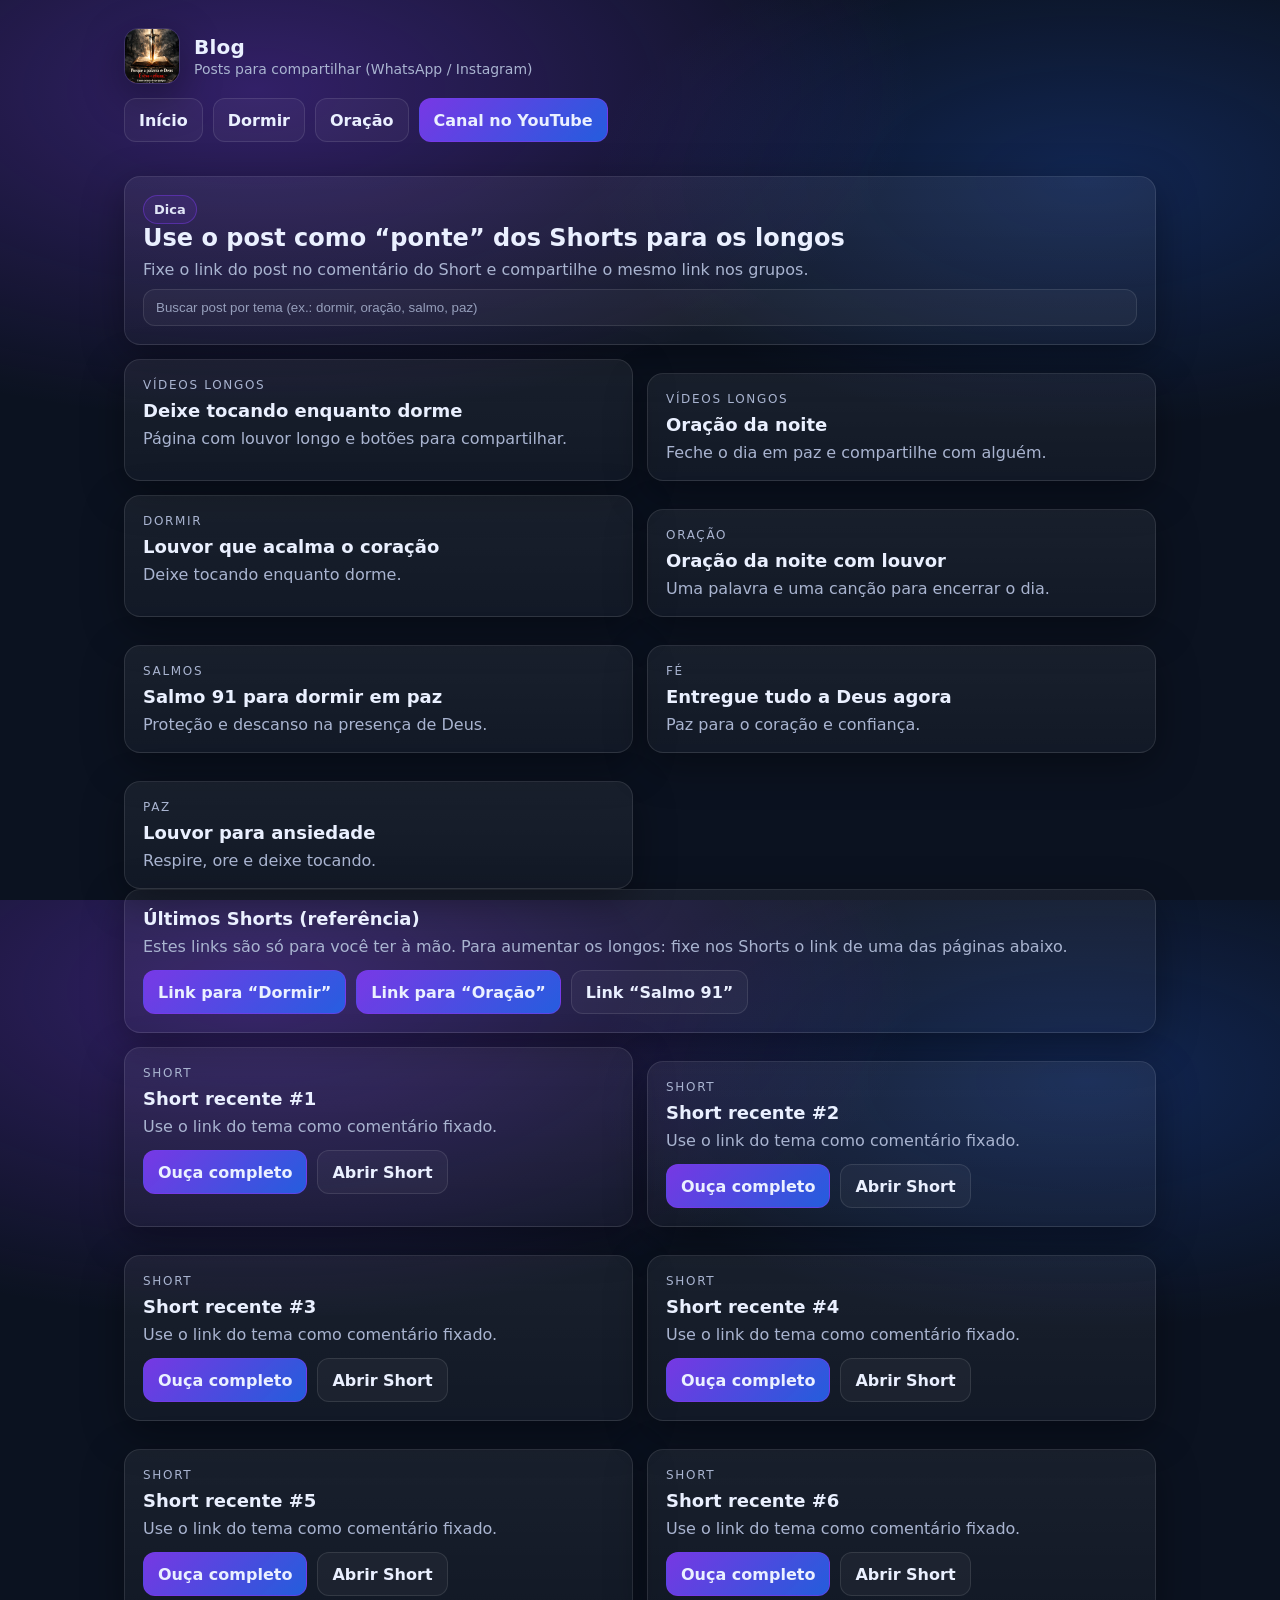
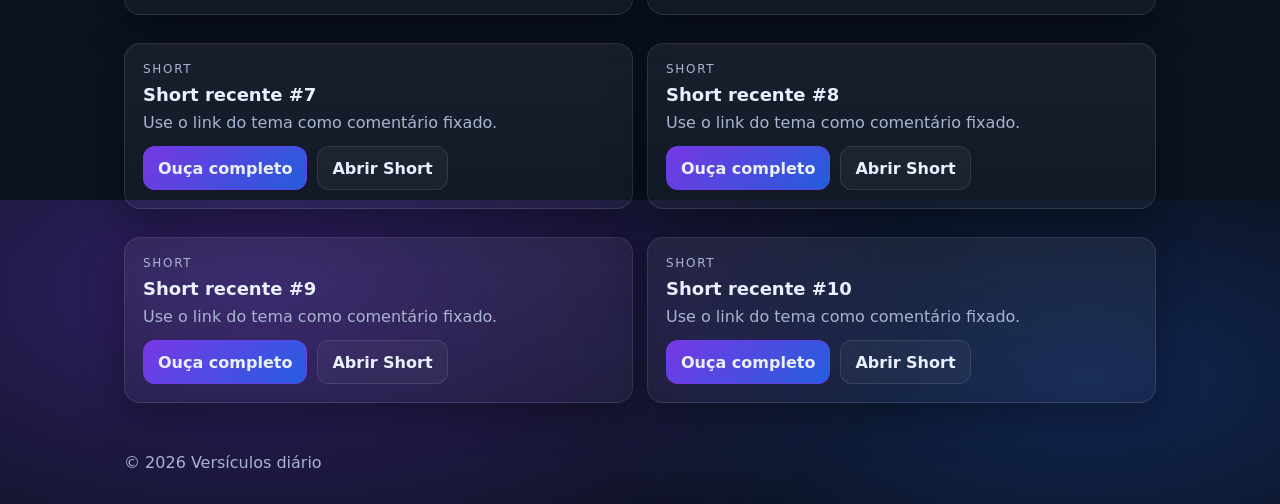
==== blog/index.html @ aff3ff4a "Adicionar shorts + reforçar vídeos longos" ====
<!doctype html>
<html lang="pt-BR">
<head>
  <meta charset="utf-8" />
  <meta name="viewport" content="width=device-width,initial-scale=1" />

  <title>Blog | Versículos diário</title>
  <meta name="description" content="Posts para compartilhar no WhatsApp: versículo + louvor + botão do YouTube." />

  <meta name="site:base" content="https://gospel.vercel.app" />

  <meta property="og:title" content="Blog | Versículos diário" />
  <meta property="og:description" content="Posts para compartilhar no WhatsApp: versículo + louvor + botão do YouTube." />
  <meta property="og:type" content="website" />
  <meta property="og:image" content="https://gospel.vercel.app/channels4_profile.jpg" />
  <meta property="og:url" content="https://gospel.vercel.app/blog/" />

  <meta name="twitter:card" content="summary_large_image" />
  <meta name="theme-color" content="#0b1220" />

  <link rel="icon" href="/channels4_profile.jpg" />
  <link rel="stylesheet" href="/styles.css" />
</head>
<body>
  <header class="container header">
    <div class="brand">
      <a class="brand-link" href="/">
        <img class="logo" src="/channels4_profile.jpg" alt="Logo do canal Versículos diário" />
      </a>
      <div class="brand-text">
        <div class="title">Blog</div>
        <div class="subtitle">Posts para compartilhar (WhatsApp / Instagram)</div>
      </div>
    </div>

    <div class="cta-row">
      <a class="btn" href="/">Início</a>
      <a class="btn" href="/dormir/">Dormir</a>
      <a class="btn" href="/oracao/">Oração</a>
      <a class="btn primary" href="https://www.youtube.com/@Vers%C3%ADculodi%C3%A1rio-s2d" target="_blank" rel="noreferrer">Canal no YouTube</a>
    </div>
  </header>

  <main class="container">
    <section class="card">
      <div class="badge">Dica</div>
      <h1 class="h1">Use o post como “ponte” dos Shorts para os longos</h1>
      <p class="muted">Fixe o link do post no comentário do Short e compartilhe o mesmo link nos grupos.</p>
      <input id="postSearch" class="input" placeholder="Buscar post por tema (ex.: dormir, oração, salmo, paz)" />
    </section>

    <section class="grid two">
      <a class="card link-card" href="/dormir/">
        <div class="kicker">Vídeos longos</div>
        <h2 class="h2">Deixe tocando enquanto dorme</h2>
        <p class="muted">Página com louvor longo e botões para compartilhar.</p>
      </a>

      <a class="card link-card" href="/oracao/">
        <div class="kicker">Vídeos longos</div>
        <h2 class="h2">Oração da noite</h2>
        <p class="muted">Feche o dia em paz e compartilhe com alguém.</p>
      </a>
    </section>

    <section class="post-grid">
      <a class="card link-card" href="/blog/deixe-tocando-enquanto-dorme/" data-post-card data-search="dormir sono paz acalmar coração louvor">
        <div class="kicker">Dormir</div>
        <h2 class="h2">Louvor que acalma o coração</h2>
        <p class="muted">Deixe tocando enquanto dorme.</p>
      </a>

      <a class="card link-card" href="/blog/oracao-da-noite/" data-post-card data-search="oração noite paz descanso louvor">
        <div class="kicker">Oração</div>
        <h2 class="h2">Oração da noite com louvor</h2>
        <p class="muted">Uma palavra e uma canção para encerrar o dia.</p>
      </a>

      <a class="card link-card" href="/blog/salmo-91-para-dormir-em-paz/" data-post-card data-search="salmo 91 proteção dormir paz noite louvor">
        <div class="kicker">Salmos</div>
        <h2 class="h2">Salmo 91 para dormir em paz</h2>
        <p class="muted">Proteção e descanso na presença de Deus.</p>
      </a>

      <a class="card link-card" href="/blog/entregue-tudo-a-deus-agora/" data-post-card data-search="fé entregue deus agora paz ansiedade confiança louvor">
        <div class="kicker">Fé</div>
        <h2 class="h2">Entregue tudo a Deus agora</h2>
        <p class="muted">Paz para o coração e confiança.</p>
      </a>

      <a class="card link-card" href="/blog/louvor-para-ansiedade/" data-post-card data-search="ansiedade paz coração preocupação medo louvor">
        <div class="kicker">Paz</div>
        <h2 class="h2">Louvor para ansiedade</h2>
        <p class="muted">Respire, ore e deixe tocando.</p>
      </a>
    </section>

    <section class="card">
      <h2 class="h2">Últimos Shorts (referência)</h2>
      <p class="muted">Estes links são só para você ter à mão. Para aumentar os longos: fixe nos Shorts o link de uma das páginas abaixo.</p>
      <div class="cta-row">
        <a class="btn primary" href="/dormir/">Link para “Dormir”</a>
        <a class="btn primary" href="/oracao/">Link para “Oração”</a>
        <a class="btn" href="/blog/salmo-91-para-dormir-em-paz/">Link “Salmo 91”</a>
      </div>
    </section>

    <section class="post-grid">
      <div class="card" data-post-card data-search="shorts versículo do dia biblia">
        <div class="kicker">Short</div>
        <h2 class="h2">Short recente #1</h2>
        <p class="muted">Use o link do tema como comentário fixado.</p>
        <div class="cta-row">
          <a class="btn primary" href="/dormir/">Ouça completo</a>
          <a class="btn" href="https://www.youtube.com/shorts/Zf5QFckCEC8" target="_blank" rel="noreferrer">Abrir Short</a>
        </div>
      </div>

      <div class="card" data-post-card data-search="shorts versículo do dia biblia">
        <div class="kicker">Short</div>
        <h2 class="h2">Short recente #2</h2>
        <p class="muted">Use o link do tema como comentário fixado.</p>
        <div class="cta-row">
          <a class="btn primary" href="/oracao/">Ouça completo</a>
          <a class="btn" href="https://www.youtube.com/shorts/51kQFtttZDU" target="_blank" rel="noreferrer">Abrir Short</a>
        </div>
      </div>

      <div class="card" data-post-card data-search="shorts versículo do dia biblia">
        <div class="kicker">Short</div>
        <h2 class="h2">Short recente #3</h2>
        <p class="muted">Use o link do tema como comentário fixado.</p>
        <div class="cta-row">
          <a class="btn primary" href="/dormir/">Ouça completo</a>
          <a class="btn" href="https://www.youtube.com/shorts/0N_XeHu2PiI" target="_blank" rel="noreferrer">Abrir Short</a>
        </div>
      </div>

      <div class="card" data-post-card data-search="shorts versículo do dia biblia">
        <div class="kicker">Short</div>
        <h2 class="h2">Short recente #4</h2>
        <p class="muted">Use o link do tema como comentário fixado.</p>
        <div class="cta-row">
          <a class="btn primary" href="/oracao/">Ouça completo</a>
          <a class="btn" href="https://www.youtube.com/shorts/dBr6MDPixqE" target="_blank" rel="noreferrer">Abrir Short</a>
        </div>
      </div>

      <div class="card" data-post-card data-search="shorts versículo do dia biblia">
        <div class="kicker">Short</div>
        <h2 class="h2">Short recente #5</h2>
        <p class="muted">Use o link do tema como comentário fixado.</p>
        <div class="cta-row">
          <a class="btn primary" href="/dormir/">Ouça completo</a>
          <a class="btn" href="https://www.youtube.com/shorts/FvwOPRHL31g" target="_blank" rel="noreferrer">Abrir Short</a>
        </div>
      </div>

      <div class="card" data-post-card data-search="shorts versículo do dia biblia">
        <div class="kicker">Short</div>
        <h2 class="h2">Short recente #6</h2>
        <p class="muted">Use o link do tema como comentário fixado.</p>
        <div class="cta-row">
          <a class="btn primary" href="/oracao/">Ouça completo</a>
          <a class="btn" href="https://www.youtube.com/shorts/w7z6NYaj_f8" target="_blank" rel="noreferrer">Abrir Short</a>
        </div>
      </div>

      <div class="card" data-post-card data-search="shorts versículo do dia biblia">
        <div class="kicker">Short</div>
        <h2 class="h2">Short recente #7</h2>
        <p class="muted">Use o link do tema como comentário fixado.</p>
        <div class="cta-row">
          <a class="btn primary" href="/dormir/">Ouça completo</a>
          <a class="btn" href="https://www.youtube.com/shorts/2Y4q98L3x-4" target="_blank" rel="noreferrer">Abrir Short</a>
        </div>
      </div>

      <div class="card" data-post-card data-search="shorts versículo do dia biblia">
        <div class="kicker">Short</div>
        <h2 class="h2">Short recente #8</h2>
        <p class="muted">Use o link do tema como comentário fixado.</p>
        <div class="cta-row">
          <a class="btn primary" href="/oracao/">Ouça completo</a>
          <a class="btn" href="https://www.youtube.com/shorts/LBu3Hxu-YKg" target="_blank" rel="noreferrer">Abrir Short</a>
        </div>
      </div>

      <div class="card" data-post-card data-search="shorts versículo do dia biblia">
        <div class="kicker">Short</div>
        <h2 class="h2">Short recente #9</h2>
        <p class="muted">Use o link do tema como comentário fixado.</p>
        <div class="cta-row">
          <a class="btn primary" href="/dormir/">Ouça completo</a>
          <a class="btn" href="https://www.youtube.com/shorts/lM95uAi9Jtw" target="_blank" rel="noreferrer">Abrir Short</a>
        </div>
      </div>

      <div class="card" data-post-card data-search="shorts versículo do dia biblia">
        <div class="kicker">Short</div>
        <h2 class="h2">Short recente #10</h2>
        <p class="muted">Use o link do tema como comentário fixado.</p>
        <div class="cta-row">
          <a class="btn primary" href="/oracao/">Ouça completo</a>
          <a class="btn" href="https://www.youtube.com/shorts/fl3sD9hO0Rc" target="_blank" rel="noreferrer">Abrir Short</a>
        </div>
      </div>
    </section>
  </main>

  <footer class="container footer">
    <div class="muted">© <span id="year"></span> Versículos diário</div>
  </footer>

  <script src="/site.js"></script>
</body>
</html>
---- styles.css ----
:root{
  --bg:#0b1220;
  --card:#0f1a33;
  --muted:#a9b4d0;
  --text:#eaf0ff;
  --border:rgba(255,255,255,.10);
  --primary:#7c3aed;
  --primary2:#2563eb;
  --shadow:0 12px 40px rgba(0,0,0,.35);
  --radius:16px;
}

*{box-sizing:border-box}
html,body{height:100%}
body{
  margin:0;
  font-family:system-ui,-apple-system,Segoe UI,Roboto,Ubuntu,Arial,sans-serif;
  background:
    radial-gradient(1200px 600px at 20% 10%, rgba(124,58,237,.35), transparent 55%),
    radial-gradient(900px 450px at 85% 20%, rgba(37,99,235,.25), transparent 55%),
    var(--bg);
  color:var(--text);
}

a{color:inherit;text-decoration:none}
img{max-width:100%;display:block}

.container{max-width:1080px;margin:0 auto;padding:24px}
.header{padding-top:28px;padding-bottom:10px}

.brand{display:flex;gap:14px;align-items:center}
.brand-link{display:inline-flex;align-items:center}
.logo{
  width:56px;height:56px;border-radius:14px;
  border:1px solid var(--border);
  box-shadow: var(--shadow);
  object-fit:cover;
}
.title{font-weight:850;font-size:20px;letter-spacing:.2px}
.subtitle{color:var(--muted);font-size:14px;margin-top:2px}

.cta-row{display:flex;flex-wrap:wrap;gap:10px;margin-top:14px}
.btn{
  appearance:none;border:1px solid var(--border);
  background:rgba(255,255,255,.04);
  color:var(--text);
  padding:10px 14px;
  border-radius:12px;
  cursor:pointer;
  display:inline-flex;
  align-items:center;
  justify-content:center;
  gap:10px;
  transition: transform .05s ease, background .15s ease, border-color .15s ease;
  font-weight:700;
  min-height:44px;
}
.btn:hover{background:rgba(255,255,255,.07);border-color:rgba(255,255,255,.18)}
.btn:active{transform:translateY(1px)}
.btn.primary{
  border-color:rgba(124,58,237,.55);
  background: linear-gradient(135deg, rgba(124,58,237,.95), rgba(37,99,235,.92));
}
.btn.primary:hover{border-color:rgba(124,58,237,.85)}

.card{
  border:1px solid var(--border);
  background: linear-gradient(180deg, rgba(255,255,255,.06), rgba(255,255,255,.03));
  border-radius: var(--radius);
  padding:18px;
  box-shadow: var(--shadow);
}
.card + .card{margin-top:14px}

.grid{display:grid;grid-template-columns:repeat(12,1fr);gap:14px;margin-top:14px}
.grid > *{grid-column: span 12}
@media (min-width: 900px){
  .grid > *{grid-column: span 4}
  .grid.two > *{grid-column: span 6}
}

.link-card{transition: transform .07s ease, border-color .15s ease, background .15s ease}
.link-card:hover{transform:translateY(-1px);border-color:rgba(255,255,255,.18);background:rgba(255,255,255,.07)}

.h1{margin:0 0 8px;font-size:24px}
.h2{margin:0 0 8px;font-size:18px}
.h3{margin:0 0 10px;font-size:16px}
.kicker{color:var(--muted);font-size:12px;text-transform:uppercase;letter-spacing:.14em;margin-bottom:8px}
.muted{color:var(--muted);margin:0}
.list{margin:10px 0 0;padding-left:18px;color:var(--muted)}
.list li{margin:8px 0}

.verse{margin:10px 0 0;font-size:16px;line-height:1.55}

.share{display:flex;flex-wrap:wrap;gap:10px;margin-top:14px}

.video{
  margin-top:12px;
  border-radius:14px;
  overflow:hidden;
  border:1px solid var(--border);
  background: rgba(0,0,0,.2);
}
.video iframe{display:block;width:100%;aspect-ratio:16/9}

.pill-row{display:flex;flex-wrap:wrap;gap:10px;margin-top:12px}
.pill{
  padding:6px 10px;
  border-radius:999px;
  border:1px solid var(--border);
  background:rgba(255,255,255,.04);
  color:var(--muted);
  font-size:13px;
  font-weight:700;
}

.post-meta{display:flex;flex-wrap:wrap;gap:10px;margin-top:10px;color:var(--muted);font-size:14px}
.post-meta a{color:var(--text)}

.footer{padding-top:26px;padding-bottom:32px}

.input{
  width:100%;
  margin-top:10px;
  padding:10px 12px;
  border-radius:12px;
  border:1px solid var(--border);
  background:rgba(255,255,255,.04);
  color:var(--text);
  outline:none;
}
.input::placeholder{color:rgba(169,180,208,.85)}

.post-grid{display:grid;grid-template-columns:repeat(12,1fr);gap:14px;margin-top:14px}
.post-grid > *{grid-column:span 12}
@media (min-width: 900px){
  .post-grid > *{grid-column:span 6}
}

.badge{
  display:inline-flex;
  align-items:center;
  gap:8px;
  padding:6px 10px;
  border-radius:999px;
  border:1px solid rgba(124,58,237,.45);
  background:rgba(124,58,237,.12);
  color:rgba(234,240,255,.95);
  font-size:13px;
  font-weight:800;
}

@media (max-width: 560px){
  .container{padding:16px}
  .header{padding-top:18px;padding-bottom:6px}

  .brand{gap:12px}
  .logo{width:48px;height:48px;border-radius:12px}
  .title{font-size:18px}
  .subtitle{font-size:13px}

  .card{padding:16px}
  .h1{font-size:22px}

  .cta-row{flex-direction:column;align-items:stretch;gap:8px}
  .cta-row .btn{width:100%}

  .share{flex-direction:column;align-items:stretch}
  .share .btn, .share a.btn{width:100%}
}
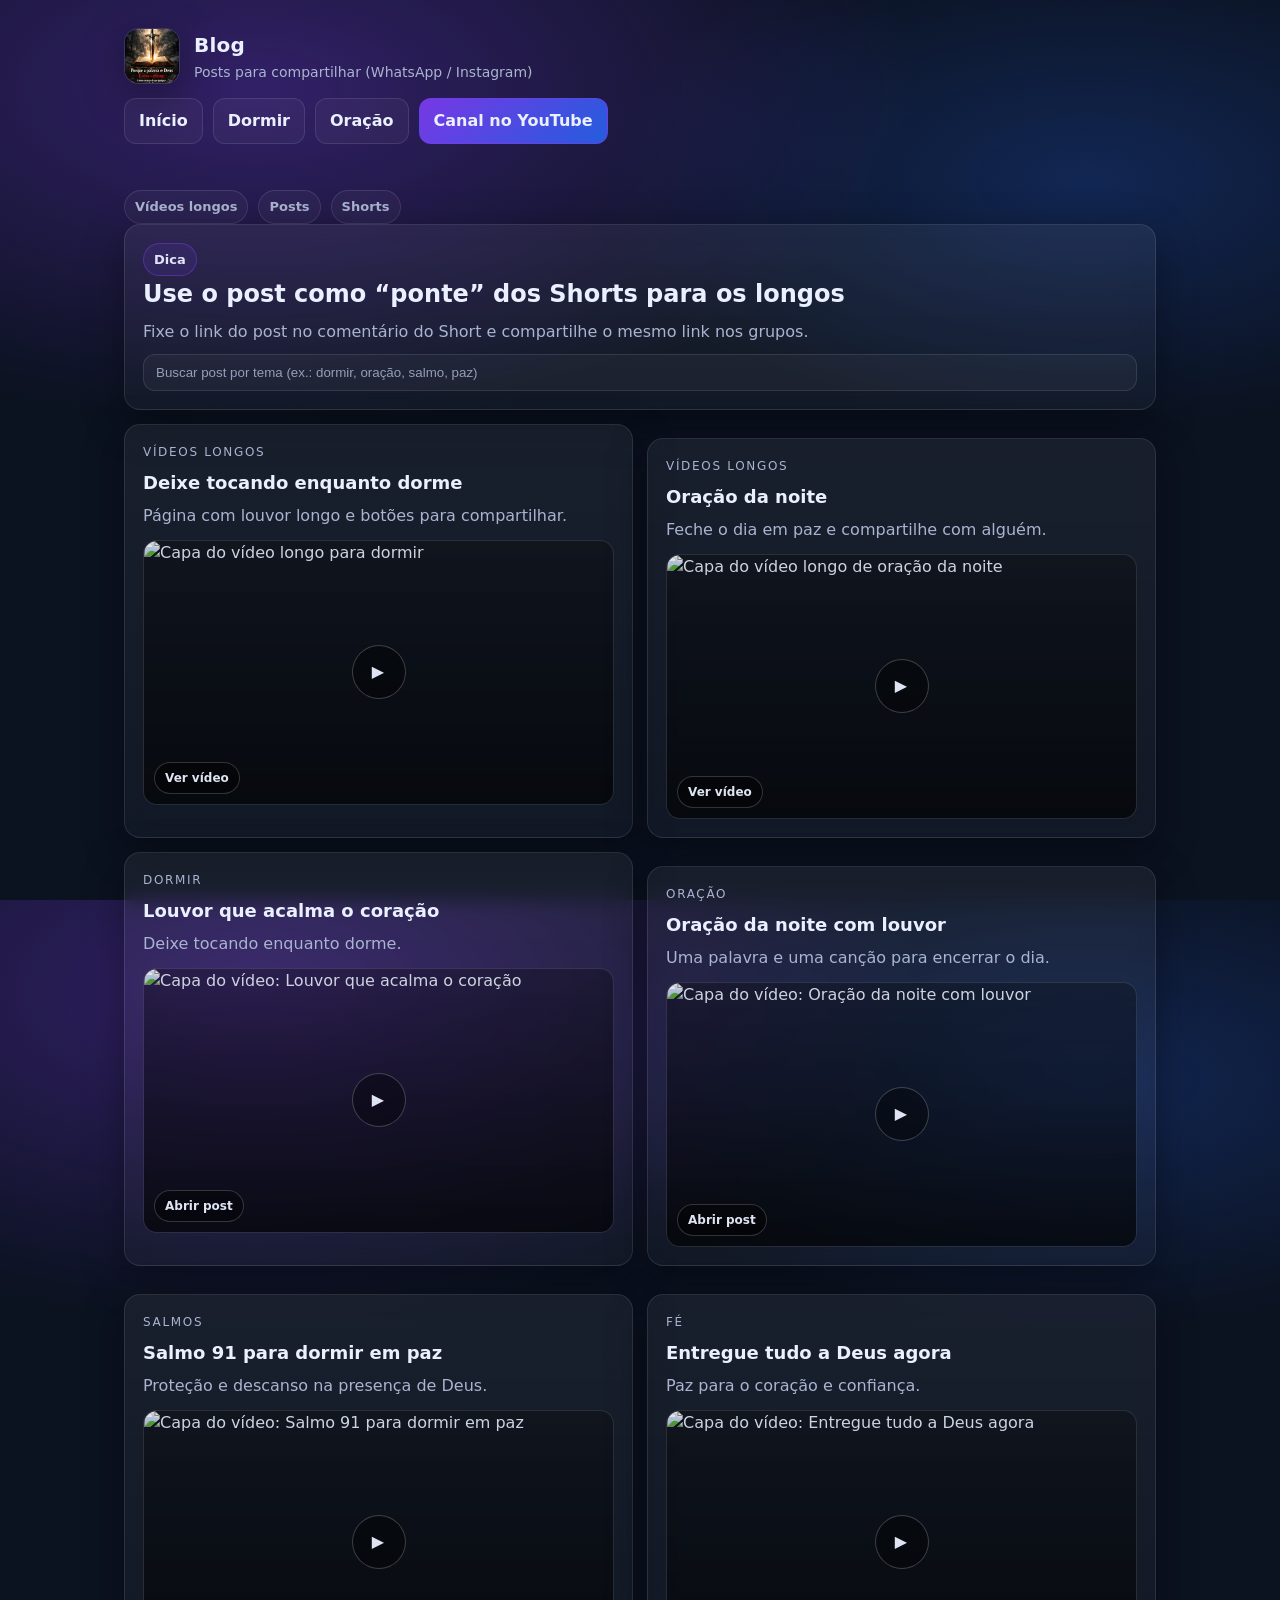
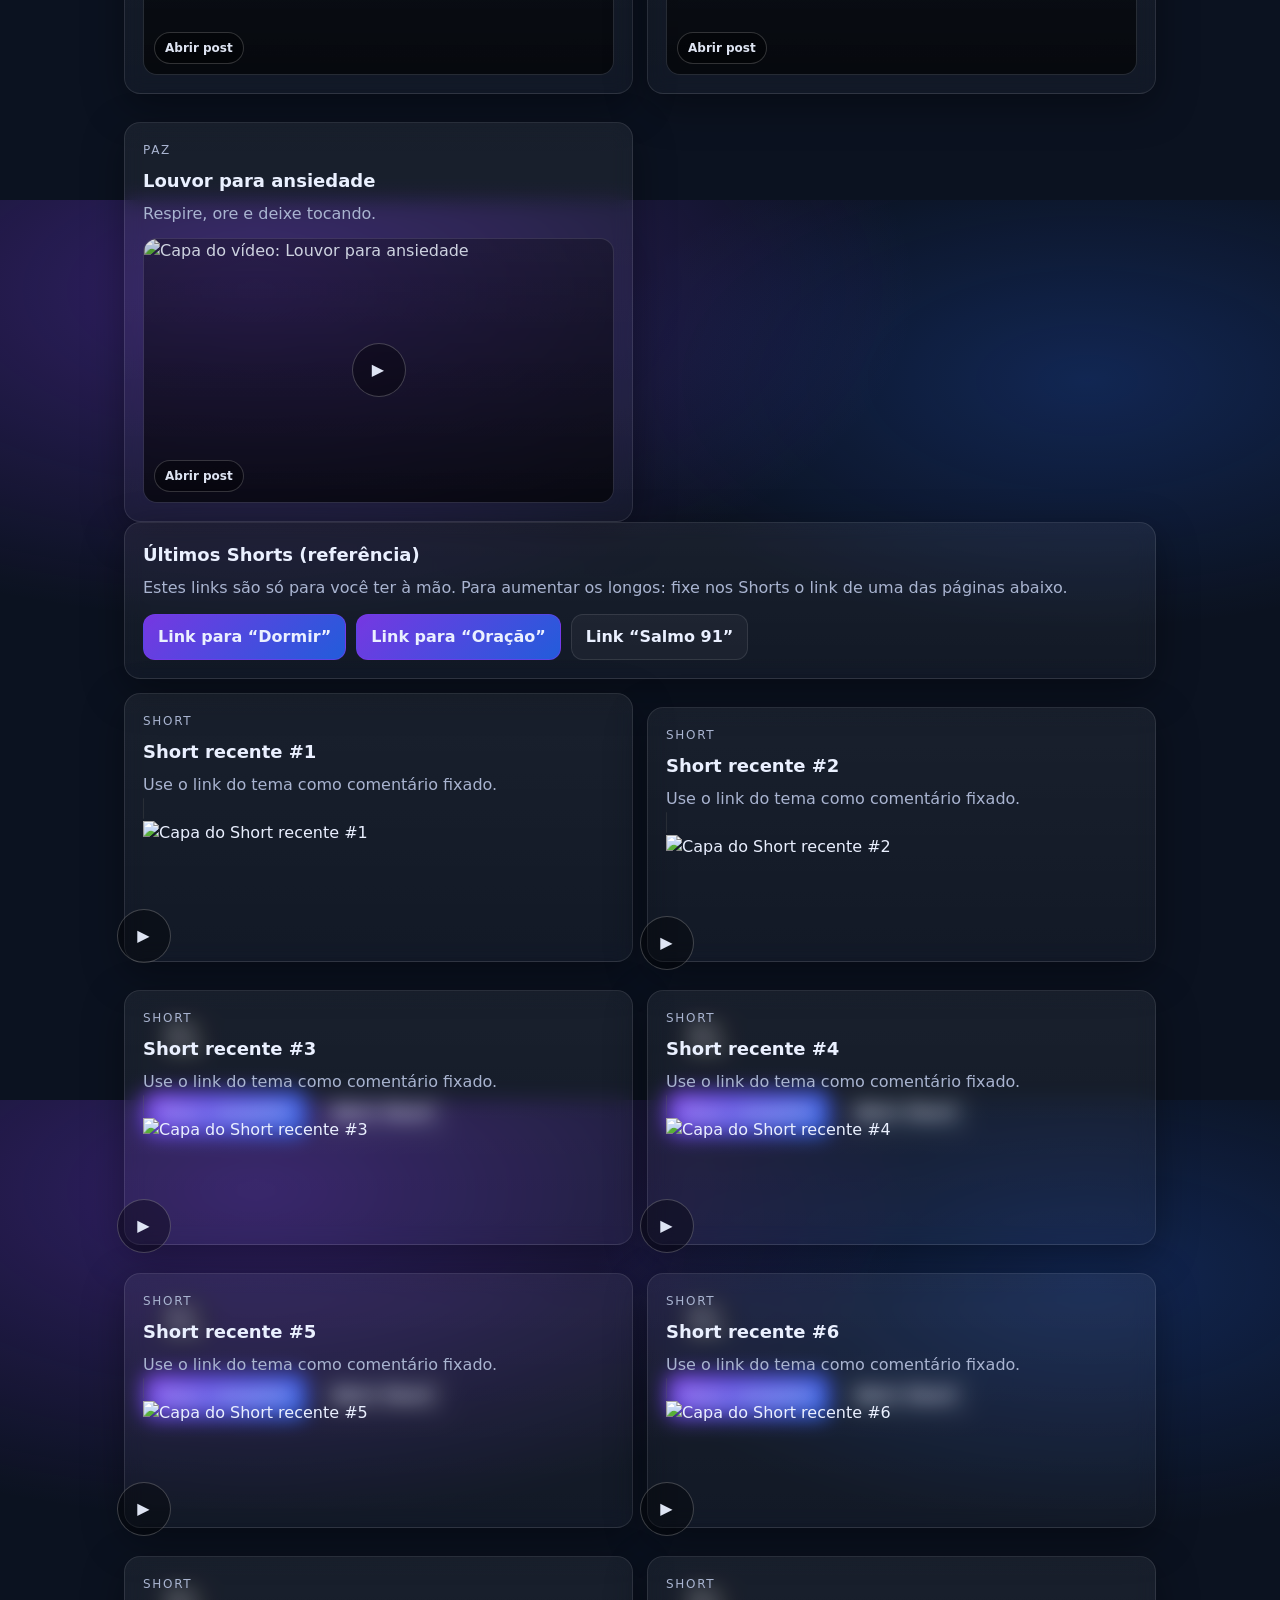
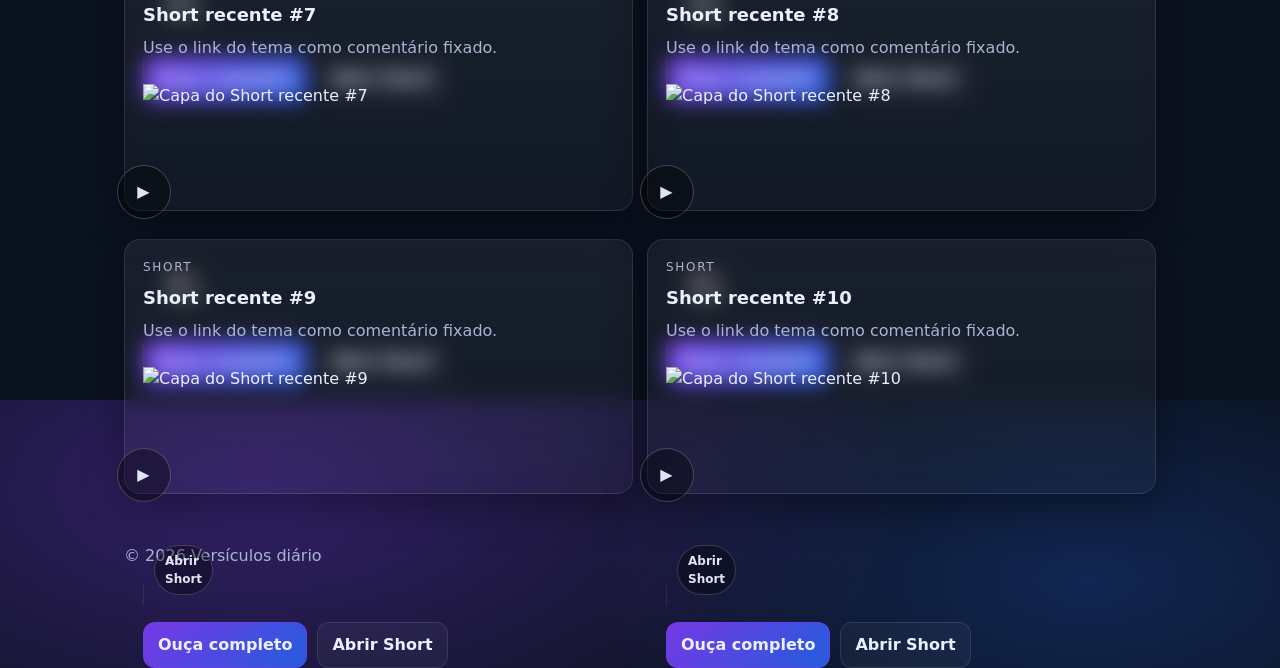
==== commit f61cc54d: "Refina UI/UX e adiciona thumbs/videos" ====
--- a/blog/index.html
+++ b/blog/index.html
@@ -42,6 +42,12 @@
   </header>
 
   <main class="container">
+    <div class="pill-row">
+      <a class="pill" href="#longos">Vídeos longos</a>
+      <a class="pill" href="#posts">Posts</a>
+      <a class="pill" href="#shorts">Shorts</a>
+    </div>
+
     <section class="card">
       <div class="badge">Dica</div>
       <h1 class="h1">Use o post como “ponte” dos Shorts para os longos</h1>
@@ -49,49 +55,84 @@
       <input id="postSearch" class="input" placeholder="Buscar post por tema (ex.: dormir, oração, salmo, paz)" />
     </section>
 
-    <section class="grid two">
+    <section class="grid two" id="longos">
       <a class="card link-card" href="/dormir/">
         <div class="kicker">Vídeos longos</div>
         <h2 class="h2">Deixe tocando enquanto dorme</h2>
         <p class="muted">Página com louvor longo e botões para compartilhar.</p>
+        <div class="thumb r16x9">
+          <img loading="lazy" src="https://i.ytimg.com/vi/kGyzUUKZxyQ/hqdefault.jpg" alt="Capa do vídeo longo para dormir" />
+          <div class="play">▶</div>
+          <div class="label">Ver vídeo</div>
+        </div>
       </a>
 
       <a class="card link-card" href="/oracao/">
         <div class="kicker">Vídeos longos</div>
         <h2 class="h2">Oração da noite</h2>
         <p class="muted">Feche o dia em paz e compartilhe com alguém.</p>
-      </a>
-    </section>
-
-    <section class="post-grid">
+        <div class="thumb r16x9">
+          <img loading="lazy" src="https://i.ytimg.com/vi/I5eVgiyrbAg/hqdefault.jpg" alt="Capa do vídeo longo de oração da noite" />
+          <div class="play">▶</div>
+          <div class="label">Ver vídeo</div>
+        </div>
+      </a>
+    </section>
+
+    <section class="post-grid" id="posts">
       <a class="card link-card" href="/blog/deixe-tocando-enquanto-dorme/" data-post-card data-search="dormir sono paz acalmar coração louvor">
         <div class="kicker">Dormir</div>
         <h2 class="h2">Louvor que acalma o coração</h2>
         <p class="muted">Deixe tocando enquanto dorme.</p>
+        <div class="thumb r16x9">
+          <img loading="lazy" src="https://i.ytimg.com/vi/72czMAqCZiY/hqdefault.jpg" alt="Capa do vídeo: Louvor que acalma o coração" />
+          <div class="play">▶</div>
+          <div class="label">Abrir post</div>
+        </div>
       </a>
 
       <a class="card link-card" href="/blog/oracao-da-noite/" data-post-card data-search="oração noite paz descanso louvor">
         <div class="kicker">Oração</div>
         <h2 class="h2">Oração da noite com louvor</h2>
         <p class="muted">Uma palavra e uma canção para encerrar o dia.</p>
+        <div class="thumb r16x9">
+          <img loading="lazy" src="https://i.ytimg.com/vi/I5eVgiyrbAg/hqdefault.jpg" alt="Capa do vídeo: Oração da noite com louvor" />
+          <div class="play">▶</div>
+          <div class="label">Abrir post</div>
+        </div>
       </a>
 
       <a class="card link-card" href="/blog/salmo-91-para-dormir-em-paz/" data-post-card data-search="salmo 91 proteção dormir paz noite louvor">
         <div class="kicker">Salmos</div>
         <h2 class="h2">Salmo 91 para dormir em paz</h2>
         <p class="muted">Proteção e descanso na presença de Deus.</p>
+        <div class="thumb r16x9">
+          <img loading="lazy" src="https://i.ytimg.com/vi/IrDVgaohOSY/hqdefault.jpg" alt="Capa do vídeo: Salmo 91 para dormir em paz" />
+          <div class="play">▶</div>
+          <div class="label">Abrir post</div>
+        </div>
       </a>
 
       <a class="card link-card" href="/blog/entregue-tudo-a-deus-agora/" data-post-card data-search="fé entregue deus agora paz ansiedade confiança louvor">
         <div class="kicker">Fé</div>
         <h2 class="h2">Entregue tudo a Deus agora</h2>
         <p class="muted">Paz para o coração e confiança.</p>
+        <div class="thumb r16x9">
+          <img loading="lazy" src="https://i.ytimg.com/vi/11OBviDXVSA/hqdefault.jpg" alt="Capa do vídeo: Entregue tudo a Deus agora" />
+          <div class="play">▶</div>
+          <div class="label">Abrir post</div>
+        </div>
       </a>
 
       <a class="card link-card" href="/blog/louvor-para-ansiedade/" data-post-card data-search="ansiedade paz coração preocupação medo louvor">
         <div class="kicker">Paz</div>
         <h2 class="h2">Louvor para ansiedade</h2>
         <p class="muted">Respire, ore e deixe tocando.</p>
+        <div class="thumb r16x9">
+          <img loading="lazy" src="https://i.ytimg.com/vi/snb3tHts_Nk/hqdefault.jpg" alt="Capa do vídeo: Louvor para ansiedade" />
+          <div class="play">▶</div>
+          <div class="label">Abrir post</div>
+        </div>
       </a>
     </section>
 
@@ -105,11 +146,16 @@
       </div>
     </section>
 
-    <section class="post-grid">
+    <section class="post-grid" id="shorts">
       <div class="card" data-post-card data-search="shorts versículo do dia biblia">
         <div class="kicker">Short</div>
         <h2 class="h2">Short recente #1</h2>
         <p class="muted">Use o link do tema como comentário fixado.</p>
+        <a class="thumb r9x16" href="https://www.youtube.com/shorts/Zf5QFckCEC8" target="_blank" rel="noreferrer">
+          <img loading="lazy" src="https://i.ytimg.com/vi/Zf5QFckCEC8/hqdefault.jpg" alt="Capa do Short recente #1" />
+          <div class="play">▶</div>
+          <div class="label">Abrir Short</div>
+        </a>
         <div class="cta-row">
           <a class="btn primary" href="/dormir/">Ouça completo</a>
           <a class="btn" href="https://www.youtube.com/shorts/Zf5QFckCEC8" target="_blank" rel="noreferrer">Abrir Short</a>
@@ -120,6 +166,11 @@
         <div class="kicker">Short</div>
         <h2 class="h2">Short recente #2</h2>
         <p class="muted">Use o link do tema como comentário fixado.</p>
+        <a class="thumb r9x16" href="https://www.youtube.com/shorts/51kQFtttZDU" target="_blank" rel="noreferrer">
+          <img loading="lazy" src="https://i.ytimg.com/vi/51kQFtttZDU/hqdefault.jpg" alt="Capa do Short recente #2" />
+          <div class="play">▶</div>
+          <div class="label">Abrir Short</div>
+        </a>
         <div class="cta-row">
           <a class="btn primary" href="/oracao/">Ouça completo</a>
           <a class="btn" href="https://www.youtube.com/shorts/51kQFtttZDU" target="_blank" rel="noreferrer">Abrir Short</a>
@@ -130,6 +181,11 @@
         <div class="kicker">Short</div>
         <h2 class="h2">Short recente #3</h2>
         <p class="muted">Use o link do tema como comentário fixado.</p>
+        <a class="thumb r9x16" href="https://www.youtube.com/shorts/0N_XeHu2PiI" target="_blank" rel="noreferrer">
+          <img loading="lazy" src="https://i.ytimg.com/vi/0N_XeHu2PiI/hqdefault.jpg" alt="Capa do Short recente #3" />
+          <div class="play">▶</div>
+          <div class="label">Abrir Short</div>
+        </a>
         <div class="cta-row">
           <a class="btn primary" href="/dormir/">Ouça completo</a>
           <a class="btn" href="https://www.youtube.com/shorts/0N_XeHu2PiI" target="_blank" rel="noreferrer">Abrir Short</a>
@@ -140,6 +196,11 @@
         <div class="kicker">Short</div>
         <h2 class="h2">Short recente #4</h2>
         <p class="muted">Use o link do tema como comentário fixado.</p>
+        <a class="thumb r9x16" href="https://www.youtube.com/shorts/dBr6MDPixqE" target="_blank" rel="noreferrer">
+          <img loading="lazy" src="https://i.ytimg.com/vi/dBr6MDPixqE/hqdefault.jpg" alt="Capa do Short recente #4" />
+          <div class="play">▶</div>
+          <div class="label">Abrir Short</div>
+        </a>
         <div class="cta-row">
           <a class="btn primary" href="/oracao/">Ouça completo</a>
           <a class="btn" href="https://www.youtube.com/shorts/dBr6MDPixqE" target="_blank" rel="noreferrer">Abrir Short</a>
@@ -150,6 +211,11 @@
         <div class="kicker">Short</div>
         <h2 class="h2">Short recente #5</h2>
         <p class="muted">Use o link do tema como comentário fixado.</p>
+        <a class="thumb r9x16" href="https://www.youtube.com/shorts/FvwOPRHL31g" target="_blank" rel="noreferrer">
+          <img loading="lazy" src="https://i.ytimg.com/vi/FvwOPRHL31g/hqdefault.jpg" alt="Capa do Short recente #5" />
+          <div class="play">▶</div>
+          <div class="label">Abrir Short</div>
+        </a>
         <div class="cta-row">
           <a class="btn primary" href="/dormir/">Ouça completo</a>
           <a class="btn" href="https://www.youtube.com/shorts/FvwOPRHL31g" target="_blank" rel="noreferrer">Abrir Short</a>
@@ -160,6 +226,11 @@
         <div class="kicker">Short</div>
         <h2 class="h2">Short recente #6</h2>
         <p class="muted">Use o link do tema como comentário fixado.</p>
+        <a class="thumb r9x16" href="https://www.youtube.com/shorts/w7z6NYaj_f8" target="_blank" rel="noreferrer">
+          <img loading="lazy" src="https://i.ytimg.com/vi/w7z6NYaj_f8/hqdefault.jpg" alt="Capa do Short recente #6" />
+          <div class="play">▶</div>
+          <div class="label">Abrir Short</div>
+        </a>
         <div class="cta-row">
           <a class="btn primary" href="/oracao/">Ouça completo</a>
           <a class="btn" href="https://www.youtube.com/shorts/w7z6NYaj_f8" target="_blank" rel="noreferrer">Abrir Short</a>
@@ -170,6 +241,11 @@
         <div class="kicker">Short</div>
         <h2 class="h2">Short recente #7</h2>
         <p class="muted">Use o link do tema como comentário fixado.</p>
+        <a class="thumb r9x16" href="https://www.youtube.com/shorts/2Y4q98L3x-4" target="_blank" rel="noreferrer">
+          <img loading="lazy" src="https://i.ytimg.com/vi/2Y4q98L3x-4/hqdefault.jpg" alt="Capa do Short recente #7" />
+          <div class="play">▶</div>
+          <div class="label">Abrir Short</div>
+        </a>
         <div class="cta-row">
           <a class="btn primary" href="/dormir/">Ouça completo</a>
           <a class="btn" href="https://www.youtube.com/shorts/2Y4q98L3x-4" target="_blank" rel="noreferrer">Abrir Short</a>
@@ -180,6 +256,11 @@
         <div class="kicker">Short</div>
         <h2 class="h2">Short recente #8</h2>
         <p class="muted">Use o link do tema como comentário fixado.</p>
+        <a class="thumb r9x16" href="https://www.youtube.com/shorts/LBu3Hxu-YKg" target="_blank" rel="noreferrer">
+          <img loading="lazy" src="https://i.ytimg.com/vi/LBu3Hxu-YKg/hqdefault.jpg" alt="Capa do Short recente #8" />
+          <div class="play">▶</div>
+          <div class="label">Abrir Short</div>
+        </a>
         <div class="cta-row">
           <a class="btn primary" href="/oracao/">Ouça completo</a>
           <a class="btn" href="https://www.youtube.com/shorts/LBu3Hxu-YKg" target="_blank" rel="noreferrer">Abrir Short</a>
@@ -190,6 +271,11 @@
         <div class="kicker">Short</div>
         <h2 class="h2">Short recente #9</h2>
         <p class="muted">Use o link do tema como comentário fixado.</p>
+        <a class="thumb r9x16" href="https://www.youtube.com/shorts/lM95uAi9Jtw" target="_blank" rel="noreferrer">
+          <img loading="lazy" src="https://i.ytimg.com/vi/lM95uAi9Jtw/hqdefault.jpg" alt="Capa do Short recente #9" />
+          <div class="play">▶</div>
+          <div class="label">Abrir Short</div>
+        </a>
         <div class="cta-row">
           <a class="btn primary" href="/dormir/">Ouça completo</a>
           <a class="btn" href="https://www.youtube.com/shorts/lM95uAi9Jtw" target="_blank" rel="noreferrer">Abrir Short</a>
@@ -200,6 +286,11 @@
         <div class="kicker">Short</div>
         <h2 class="h2">Short recente #10</h2>
         <p class="muted">Use o link do tema como comentário fixado.</p>
+        <a class="thumb r9x16" href="https://www.youtube.com/shorts/fl3sD9hO0Rc" target="_blank" rel="noreferrer">
+          <img loading="lazy" src="https://i.ytimg.com/vi/fl3sD9hO0Rc/hqdefault.jpg" alt="Capa do Short recente #10" />
+          <div class="play">▶</div>
+          <div class="label">Abrir Short</div>
+        </a>
         <div class="cta-row">
           <a class="btn primary" href="/oracao/">Ouça completo</a>
           <a class="btn" href="https://www.youtube.com/shorts/fl3sD9hO0Rc" target="_blank" rel="noreferrer">Abrir Short</a>
--- a/styles.css
+++ b/styles.css
@@ -20,6 +20,7 @@
     radial-gradient(900px 450px at 85% 20%, rgba(37,99,235,.25), transparent 55%),
     var(--bg);
   color:var(--text);
+  line-height:1.5;
 }
 
 a{color:inherit;text-decoration:none}
@@ -57,6 +58,10 @@
 }
 .btn:hover{background:rgba(255,255,255,.07);border-color:rgba(255,255,255,.18)}
 .btn:active{transform:translateY(1px)}
+.btn:focus-visible{
+  outline:2px solid rgba(124,58,237,.9);
+  outline-offset:2px;
+}
 .btn.primary{
   border-color:rgba(124,58,237,.55);
   background: linear-gradient(135deg, rgba(124,58,237,.95), rgba(37,99,235,.92));
@@ -69,8 +74,13 @@
   border-radius: var(--radius);
   padding:18px;
   box-shadow: var(--shadow);
+  backdrop-filter: blur(10px);
 }
 .card + .card{margin-top:14px}
+.card .card{
+  background: rgba(255,255,255,.035);
+  box-shadow:none;
+}
 
 .grid{display:grid;grid-template-columns:repeat(12,1fr);gap:14px;margin-top:14px}
 .grid > *{grid-column: span 12}
@@ -79,8 +89,12 @@
   .grid.two > *{grid-column: span 6}
 }
 
-.link-card{transition: transform .07s ease, border-color .15s ease, background .15s ease}
+.link-card{transition: transform .07s ease, border-color .15s ease, background .15s ease;display:flex;flex-direction:column}
 .link-card:hover{transform:translateY(-1px);border-color:rgba(255,255,255,.18);background:rgba(255,255,255,.07)}
+.link-card:focus-visible{
+  outline:2px solid rgba(124,58,237,.9);
+  outline-offset:2px;
+}
 
 .h1{margin:0 0 8px;font-size:24px}
 .h2{margin:0 0 8px;font-size:18px}
@@ -103,6 +117,62 @@
 }
 .video iframe{display:block;width:100%;aspect-ratio:16/9}
 
+.thumb{
+  margin-top:12px;
+  border-radius:14px;
+  overflow:hidden;
+  border:1px solid var(--border);
+  background: rgba(0,0,0,.2);
+  position:relative;
+}
+.thumb.r16x9{aspect-ratio:16/9}
+.thumb.r9x16{aspect-ratio:9/16}
+.thumb img{width:100%;height:100%;object-fit:cover}
+.thumb::after{
+  content:"";
+  position:absolute;
+  inset:0;
+  background: linear-gradient(180deg, rgba(0,0,0,.10), rgba(0,0,0,.55));
+  pointer-events:none;
+}
+.thumb .play{
+  position:absolute;
+  left:50%;
+  top:50%;
+  transform:translate(-50%,-50%);
+  width:54px;
+  height:54px;
+  border-radius:999px;
+  border:1px solid rgba(255,255,255,.22);
+  background: rgba(0,0,0,.35);
+  display:flex;
+  align-items:center;
+  justify-content:center;
+  color:rgba(234,240,255,.95);
+  font-weight:900;
+  letter-spacing:.06em;
+  z-index:1;
+}
+.thumb .label{
+  position:absolute;
+  left:10px;
+  bottom:10px;
+  z-index:1;
+  padding:6px 10px;
+  border-radius:999px;
+  border:1px solid rgba(255,255,255,.18);
+  background: rgba(0,0,0,.35);
+  color: rgba(234,240,255,.95);
+  font-size:12px;
+  font-weight:850;
+}
+.thumb:hover{border-color:rgba(255,255,255,.18)}
+.thumb:hover .play{transform:translate(-50%,-50%) scale(1.04)}
+.thumb:focus-visible{
+  outline:2px solid rgba(124,58,237,.9);
+  outline-offset:2px;
+}
+
 .pill-row{display:flex;flex-wrap:wrap;gap:10px;margin-top:12px}
 .pill{
   padding:6px 10px;
@@ -130,6 +200,10 @@
   outline:none;
 }
 .input::placeholder{color:rgba(169,180,208,.85)}
+.input:focus{
+  border-color:rgba(124,58,237,.65);
+  box-shadow:0 0 0 3px rgba(124,58,237,.18);
+}
 
 .post-grid{display:grid;grid-template-columns:repeat(12,1fr);gap:14px;margin-top:14px}
 .post-grid > *{grid-column:span 12}
@@ -167,4 +241,6 @@
 
   .share{flex-direction:column;align-items:stretch}
   .share .btn, .share a.btn{width:100%}
-}
+
+  .thumb .play{width:48px;height:48px}
+}
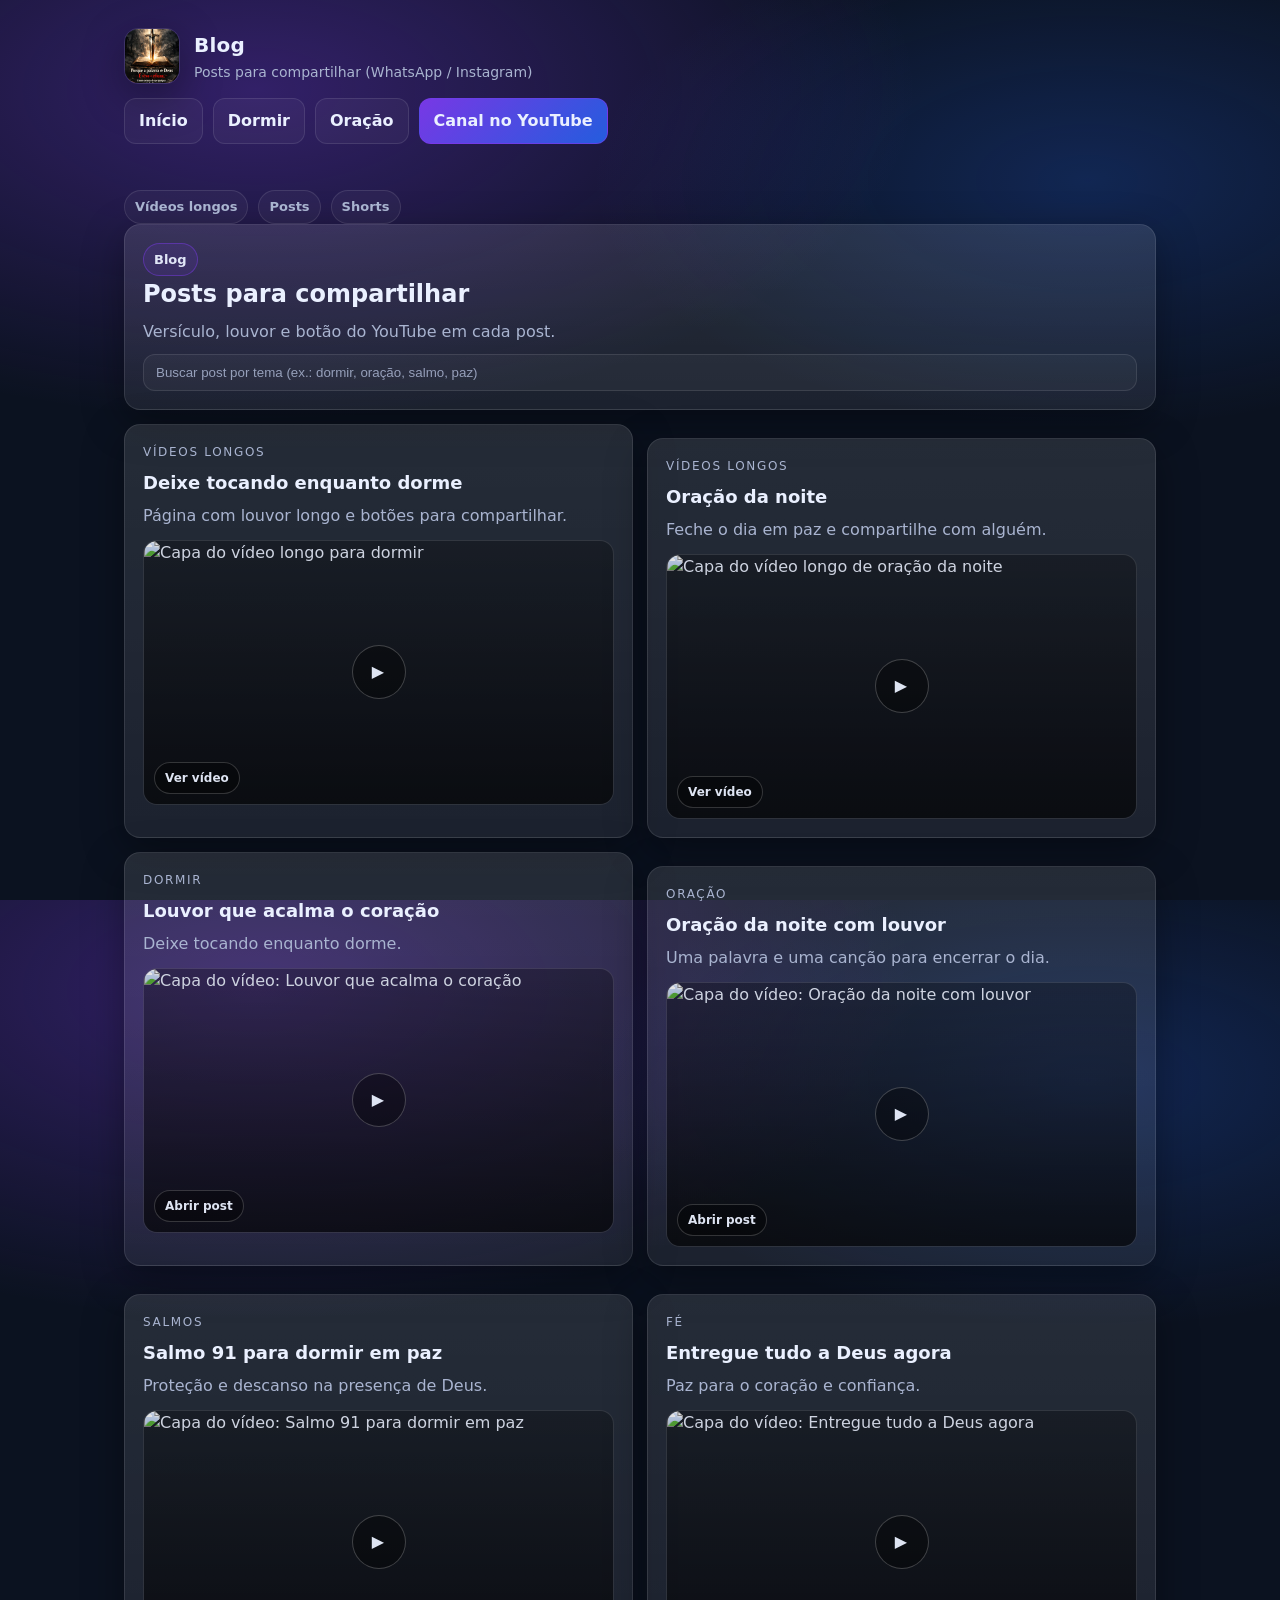
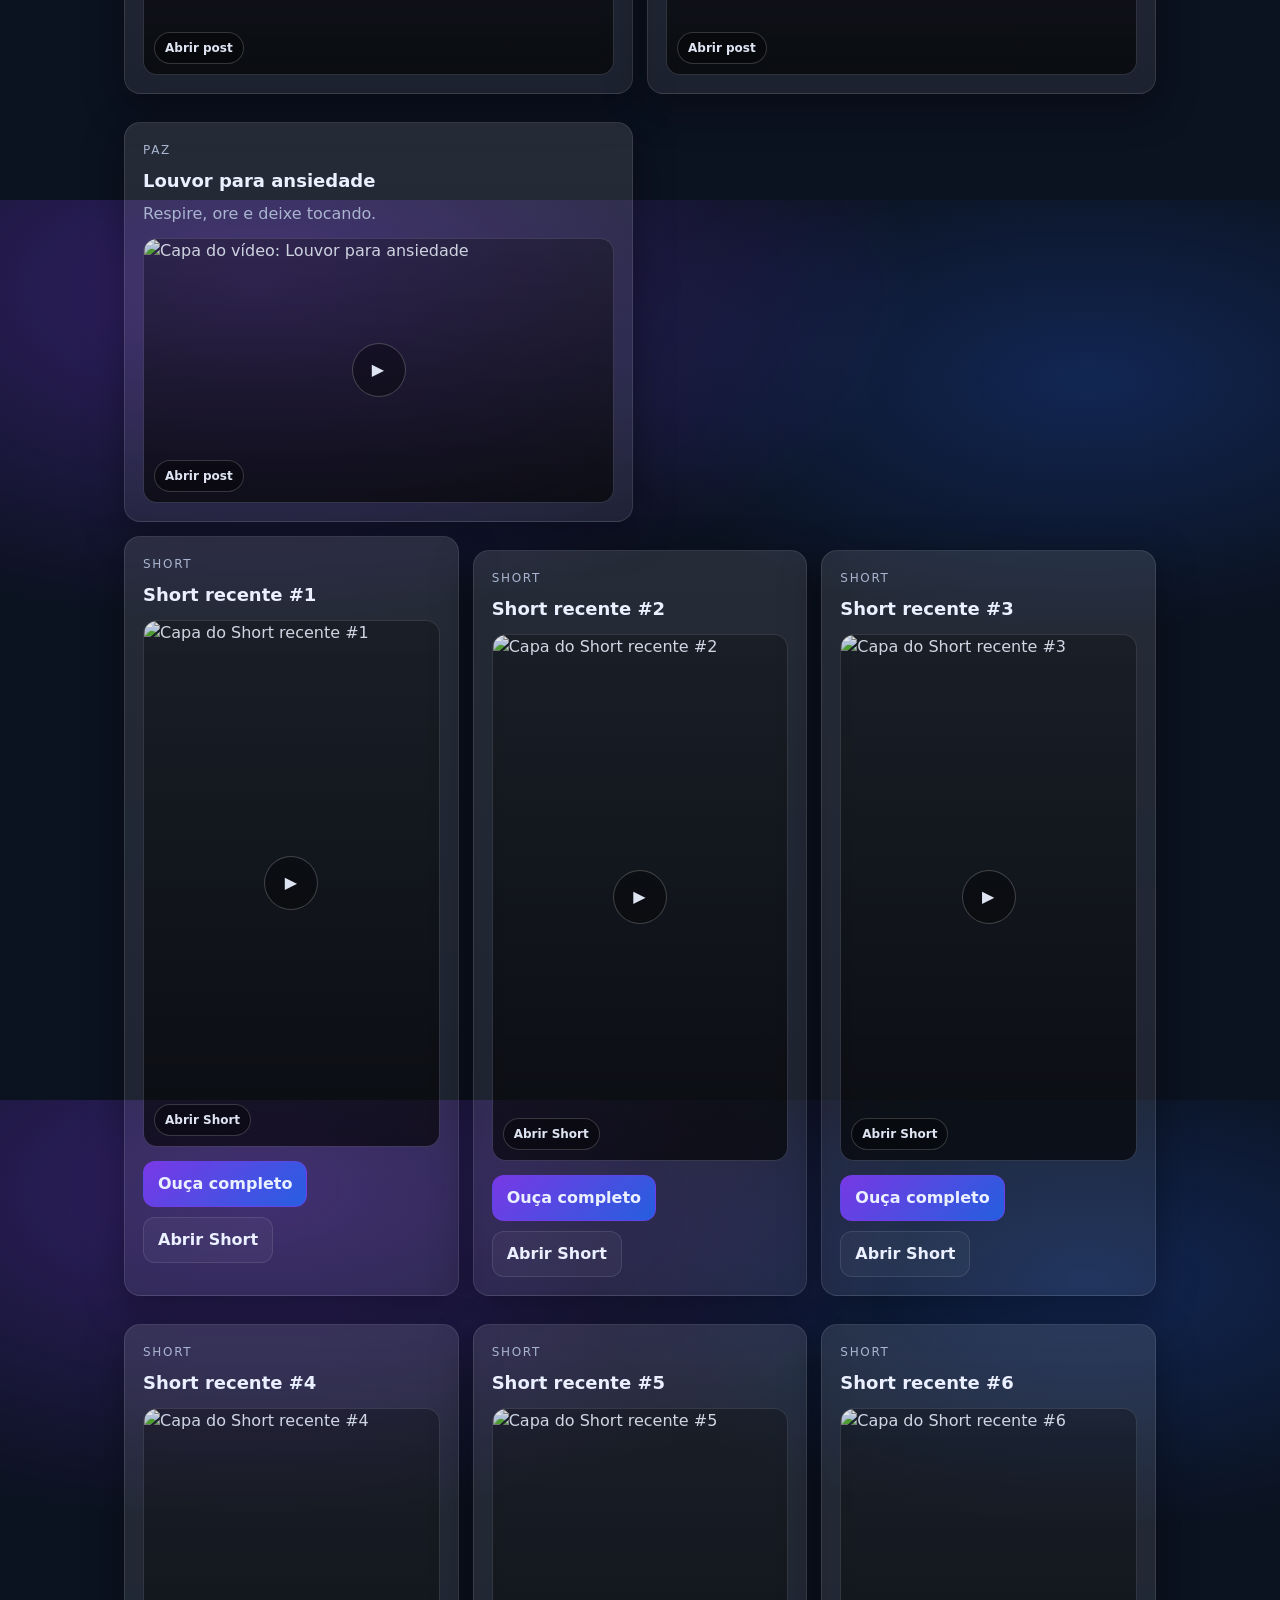
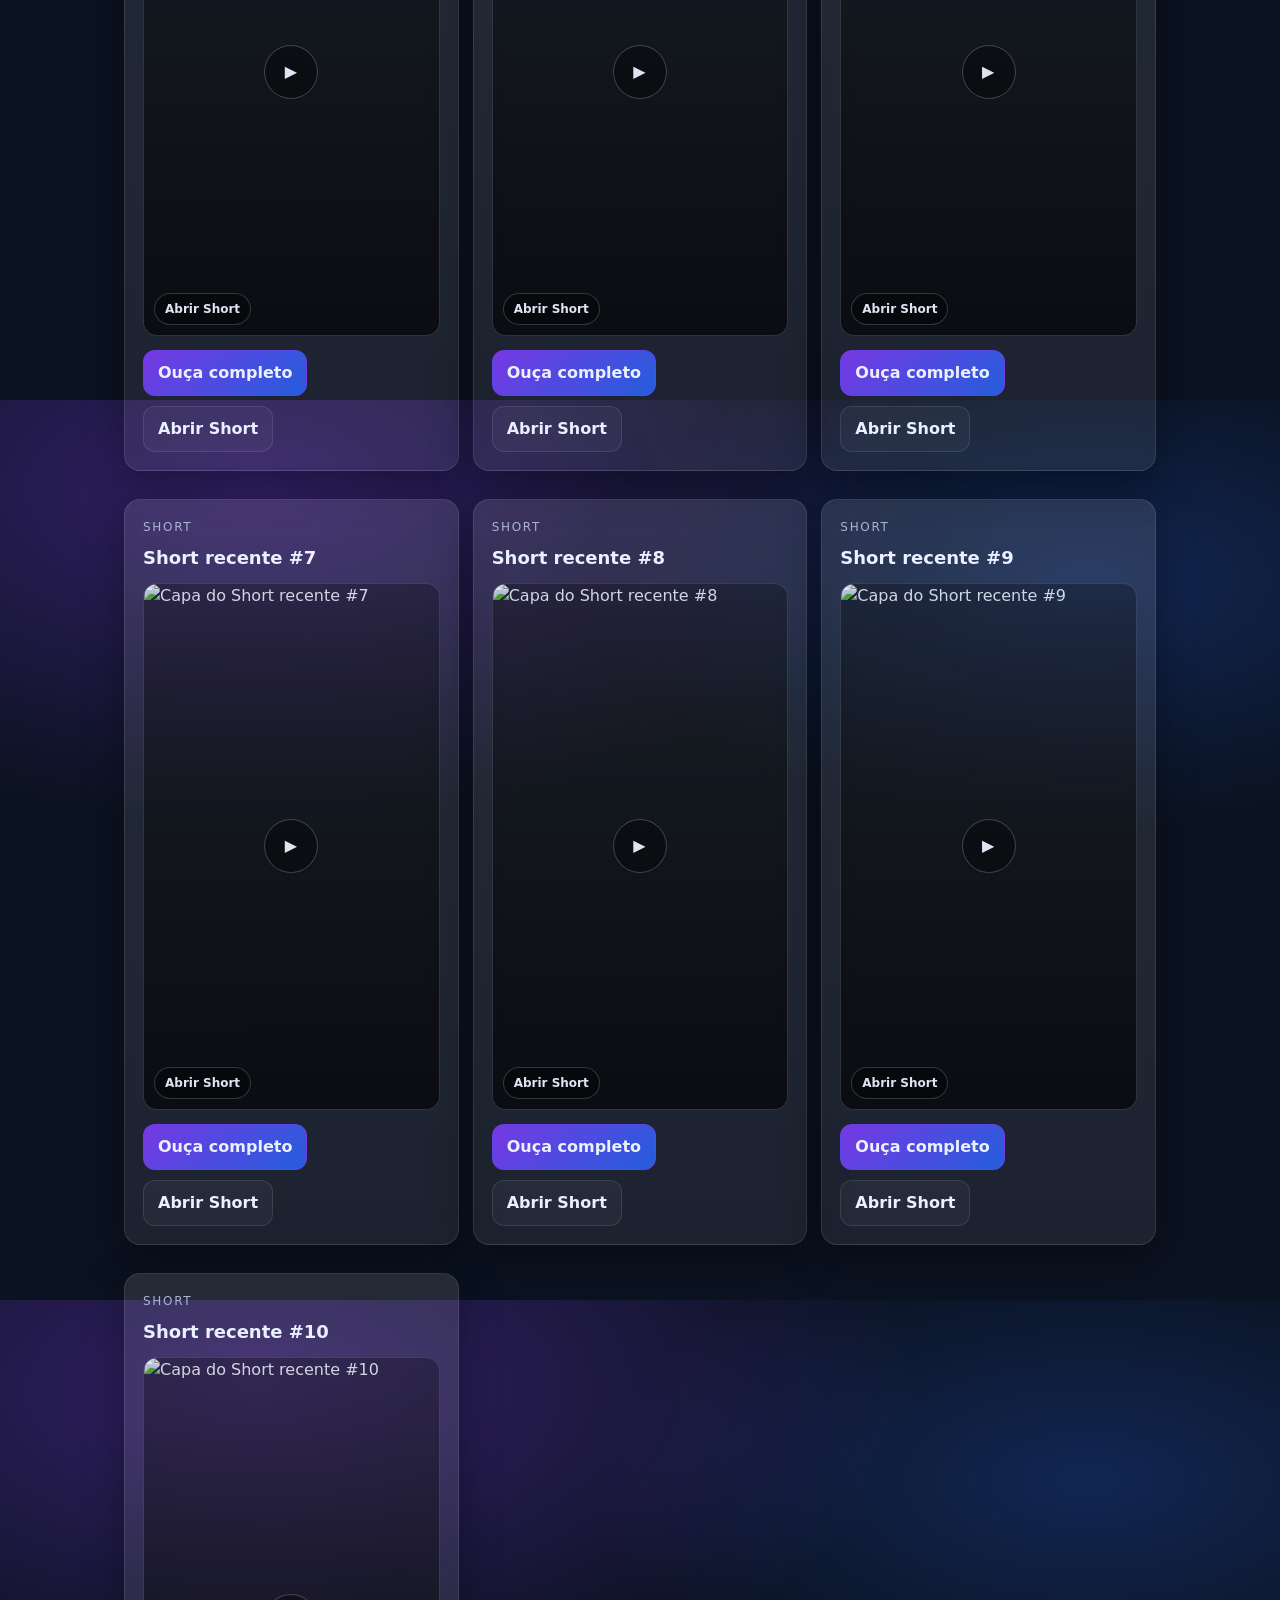
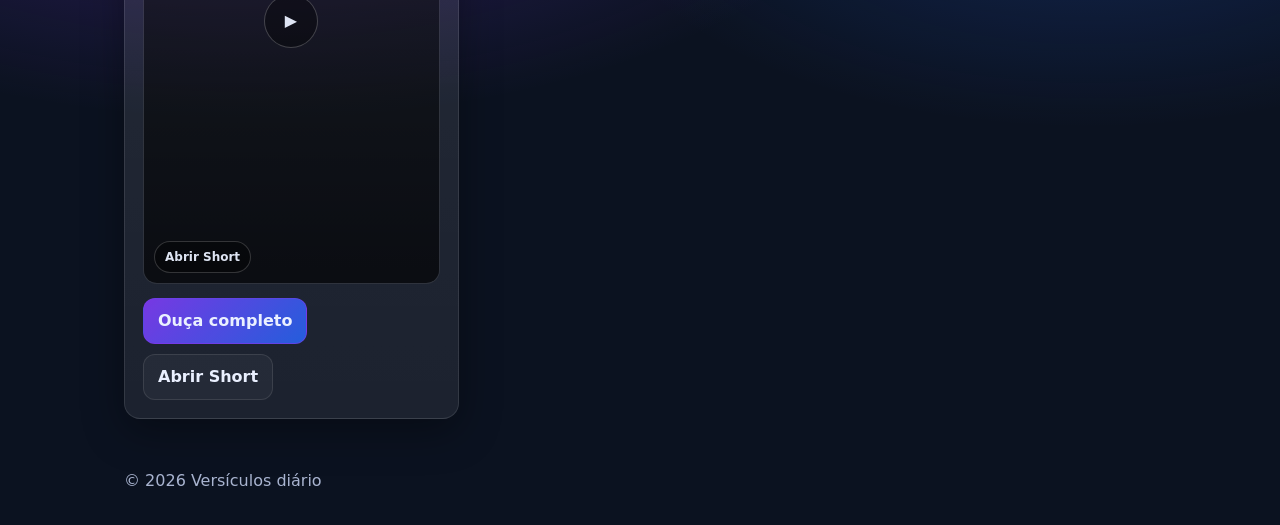
==== commit 8fd9ee9b: "Remover textos internos e ajustar responsividade" ====
--- a/blog/index.html
+++ b/blog/index.html
@@ -49,9 +49,9 @@
     </div>
 
     <section class="card">
-      <div class="badge">Dica</div>
-      <h1 class="h1">Use o post como “ponte” dos Shorts para os longos</h1>
-      <p class="muted">Fixe o link do post no comentário do Short e compartilhe o mesmo link nos grupos.</p>
+      <div class="badge">Blog</div>
+      <h1 class="h1">Posts para compartilhar</h1>
+      <p class="muted">Versículo, louvor e botão do YouTube em cada post.</p>
       <input id="postSearch" class="input" placeholder="Buscar post por tema (ex.: dormir, oração, salmo, paz)" />
     </section>
 
@@ -136,21 +136,10 @@
       </a>
     </section>
 
-    <section class="card">
-      <h2 class="h2">Últimos Shorts (referência)</h2>
-      <p class="muted">Estes links são só para você ter à mão. Para aumentar os longos: fixe nos Shorts o link de uma das páginas abaixo.</p>
-      <div class="cta-row">
-        <a class="btn primary" href="/dormir/">Link para “Dormir”</a>
-        <a class="btn primary" href="/oracao/">Link para “Oração”</a>
-        <a class="btn" href="/blog/salmo-91-para-dormir-em-paz/">Link “Salmo 91”</a>
-      </div>
-    </section>
-
     <section class="post-grid" id="shorts">
       <div class="card" data-post-card data-search="shorts versículo do dia biblia">
         <div class="kicker">Short</div>
         <h2 class="h2">Short recente #1</h2>
-        <p class="muted">Use o link do tema como comentário fixado.</p>
         <a class="thumb r9x16" href="https://www.youtube.com/shorts/Zf5QFckCEC8" target="_blank" rel="noreferrer">
           <img loading="lazy" src="https://i.ytimg.com/vi/Zf5QFckCEC8/hqdefault.jpg" alt="Capa do Short recente #1" />
           <div class="play">▶</div>
@@ -165,7 +154,6 @@
       <div class="card" data-post-card data-search="shorts versículo do dia biblia">
         <div class="kicker">Short</div>
         <h2 class="h2">Short recente #2</h2>
-        <p class="muted">Use o link do tema como comentário fixado.</p>
         <a class="thumb r9x16" href="https://www.youtube.com/shorts/51kQFtttZDU" target="_blank" rel="noreferrer">
           <img loading="lazy" src="https://i.ytimg.com/vi/51kQFtttZDU/hqdefault.jpg" alt="Capa do Short recente #2" />
           <div class="play">▶</div>
@@ -180,7 +168,6 @@
       <div class="card" data-post-card data-search="shorts versículo do dia biblia">
         <div class="kicker">Short</div>
         <h2 class="h2">Short recente #3</h2>
-        <p class="muted">Use o link do tema como comentário fixado.</p>
         <a class="thumb r9x16" href="https://www.youtube.com/shorts/0N_XeHu2PiI" target="_blank" rel="noreferrer">
           <img loading="lazy" src="https://i.ytimg.com/vi/0N_XeHu2PiI/hqdefault.jpg" alt="Capa do Short recente #3" />
           <div class="play">▶</div>
@@ -195,7 +182,6 @@
       <div class="card" data-post-card data-search="shorts versículo do dia biblia">
         <div class="kicker">Short</div>
         <h2 class="h2">Short recente #4</h2>
-        <p class="muted">Use o link do tema como comentário fixado.</p>
         <a class="thumb r9x16" href="https://www.youtube.com/shorts/dBr6MDPixqE" target="_blank" rel="noreferrer">
           <img loading="lazy" src="https://i.ytimg.com/vi/dBr6MDPixqE/hqdefault.jpg" alt="Capa do Short recente #4" />
           <div class="play">▶</div>
@@ -210,7 +196,6 @@
       <div class="card" data-post-card data-search="shorts versículo do dia biblia">
         <div class="kicker">Short</div>
         <h2 class="h2">Short recente #5</h2>
-        <p class="muted">Use o link do tema como comentário fixado.</p>
         <a class="thumb r9x16" href="https://www.youtube.com/shorts/FvwOPRHL31g" target="_blank" rel="noreferrer">
           <img loading="lazy" src="https://i.ytimg.com/vi/FvwOPRHL31g/hqdefault.jpg" alt="Capa do Short recente #5" />
           <div class="play">▶</div>
@@ -225,7 +210,6 @@
       <div class="card" data-post-card data-search="shorts versículo do dia biblia">
         <div class="kicker">Short</div>
         <h2 class="h2">Short recente #6</h2>
-        <p class="muted">Use o link do tema como comentário fixado.</p>
         <a class="thumb r9x16" href="https://www.youtube.com/shorts/w7z6NYaj_f8" target="_blank" rel="noreferrer">
           <img loading="lazy" src="https://i.ytimg.com/vi/w7z6NYaj_f8/hqdefault.jpg" alt="Capa do Short recente #6" />
           <div class="play">▶</div>
@@ -240,7 +224,6 @@
       <div class="card" data-post-card data-search="shorts versículo do dia biblia">
         <div class="kicker">Short</div>
         <h2 class="h2">Short recente #7</h2>
-        <p class="muted">Use o link do tema como comentário fixado.</p>
         <a class="thumb r9x16" href="https://www.youtube.com/shorts/2Y4q98L3x-4" target="_blank" rel="noreferrer">
           <img loading="lazy" src="https://i.ytimg.com/vi/2Y4q98L3x-4/hqdefault.jpg" alt="Capa do Short recente #7" />
           <div class="play">▶</div>
@@ -255,7 +238,6 @@
       <div class="card" data-post-card data-search="shorts versículo do dia biblia">
         <div class="kicker">Short</div>
         <h2 class="h2">Short recente #8</h2>
-        <p class="muted">Use o link do tema como comentário fixado.</p>
         <a class="thumb r9x16" href="https://www.youtube.com/shorts/LBu3Hxu-YKg" target="_blank" rel="noreferrer">
           <img loading="lazy" src="https://i.ytimg.com/vi/LBu3Hxu-YKg/hqdefault.jpg" alt="Capa do Short recente #8" />
           <div class="play">▶</div>
@@ -270,7 +252,6 @@
       <div class="card" data-post-card data-search="shorts versículo do dia biblia">
         <div class="kicker">Short</div>
         <h2 class="h2">Short recente #9</h2>
-        <p class="muted">Use o link do tema como comentário fixado.</p>
         <a class="thumb r9x16" href="https://www.youtube.com/shorts/lM95uAi9Jtw" target="_blank" rel="noreferrer">
           <img loading="lazy" src="https://i.ytimg.com/vi/lM95uAi9Jtw/hqdefault.jpg" alt="Capa do Short recente #9" />
           <div class="play">▶</div>
@@ -285,7 +266,6 @@
       <div class="card" data-post-card data-search="shorts versículo do dia biblia">
         <div class="kicker">Short</div>
         <h2 class="h2">Short recente #10</h2>
-        <p class="muted">Use o link do tema como comentário fixado.</p>
         <a class="thumb r9x16" href="https://www.youtube.com/shorts/fl3sD9hO0Rc" target="_blank" rel="noreferrer">
           <img loading="lazy" src="https://i.ytimg.com/vi/fl3sD9hO0Rc/hqdefault.jpg" alt="Capa do Short recente #10" />
           <div class="play">▶</div>
--- a/styles.css
+++ b/styles.css
@@ -70,15 +70,14 @@
 
 .card{
   border:1px solid var(--border);
-  background: linear-gradient(180deg, rgba(255,255,255,.06), rgba(255,255,255,.03));
+  background: linear-gradient(180deg, rgba(255,255,255,.11), rgba(255,255,255,.07));
   border-radius: var(--radius);
   padding:18px;
   box-shadow: var(--shadow);
-  backdrop-filter: blur(10px);
 }
 .card + .card{margin-top:14px}
 .card .card{
-  background: rgba(255,255,255,.035);
+  background: rgba(255,255,255,.08);
   box-shadow:none;
 }
 
@@ -124,6 +123,7 @@
   border:1px solid var(--border);
   background: rgba(0,0,0,.2);
   position:relative;
+  display:block;
 }
 .thumb.r16x9{aspect-ratio:16/9}
 .thumb.r9x16{aspect-ratio:9/16}
@@ -209,6 +209,9 @@
 .post-grid > *{grid-column:span 12}
 @media (min-width: 900px){
   .post-grid > *{grid-column:span 6}
+  #shorts.post-grid > *{grid-column:span 4}
+  #shorts .post-grid > *{grid-column:span 4}
+  .thumb.r9x16{max-width:340px;margin-left:auto;margin-right:auto}
 }
 
 .badge{
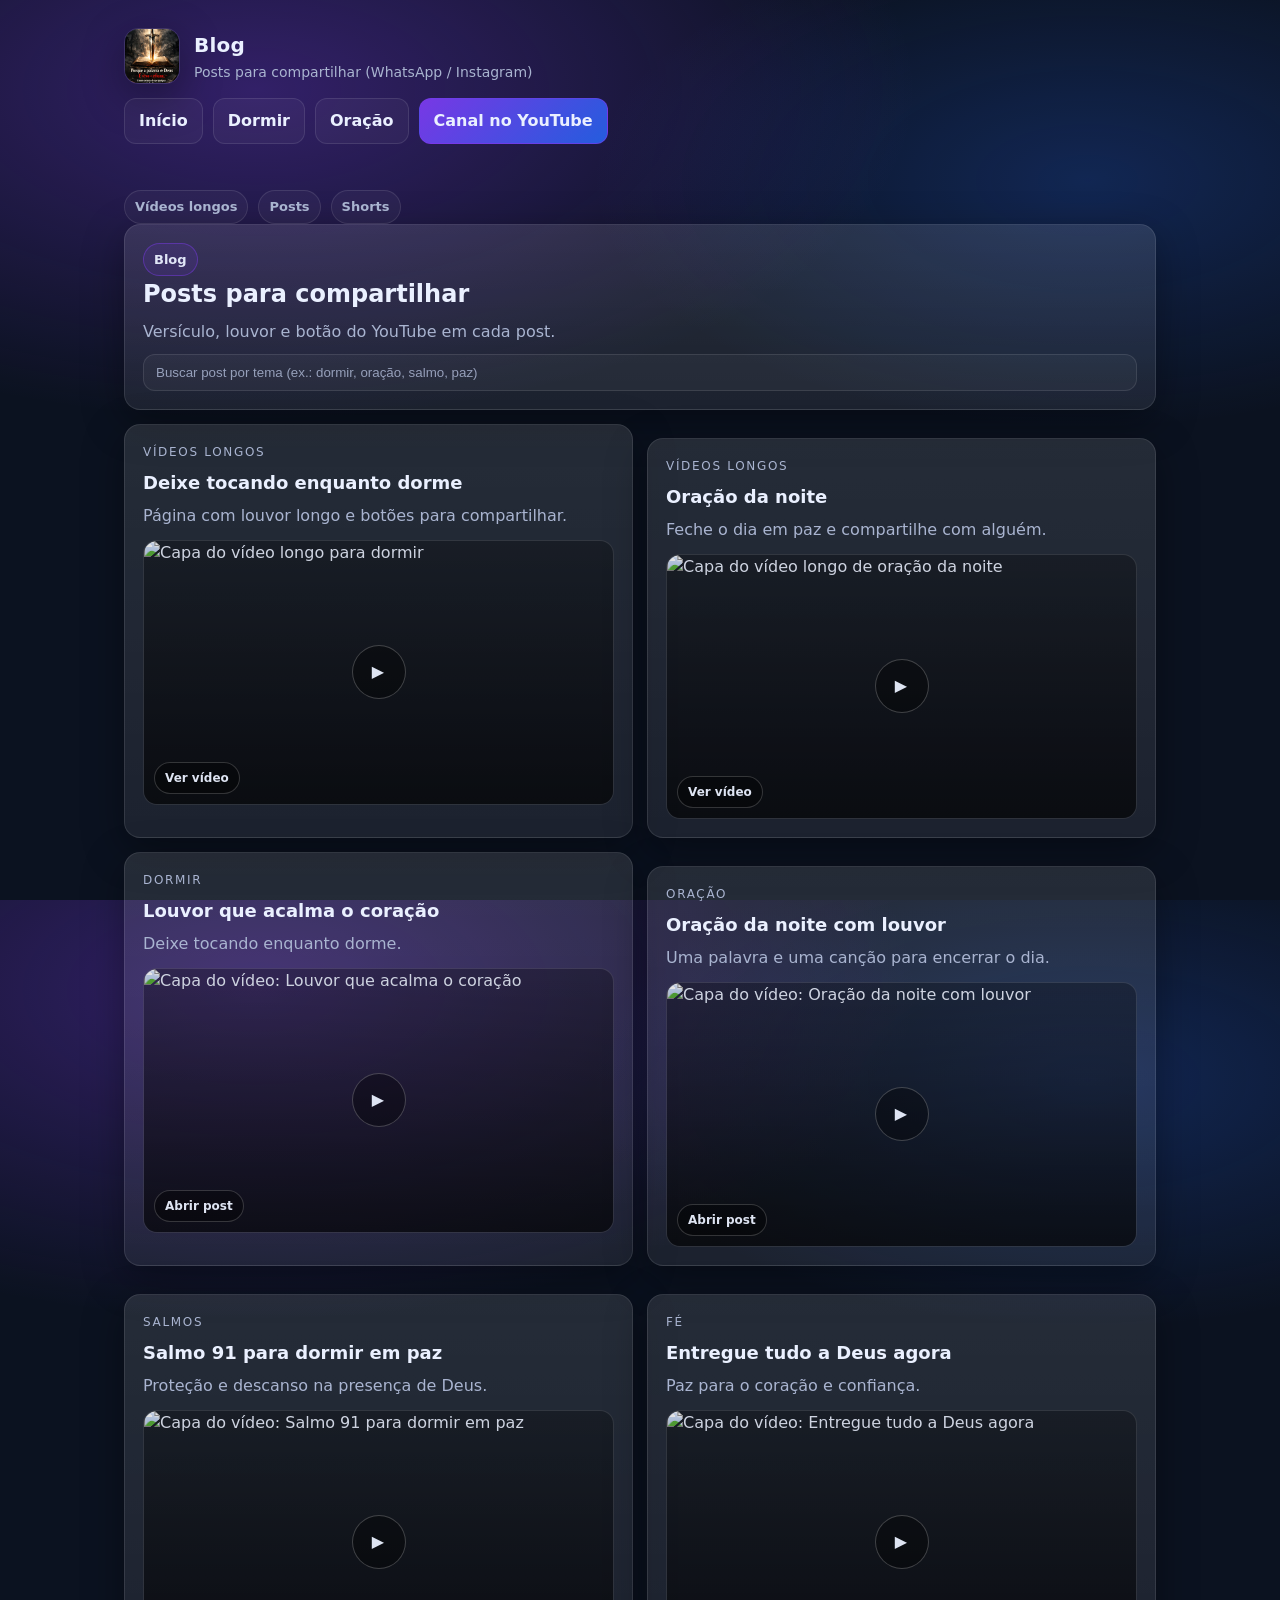
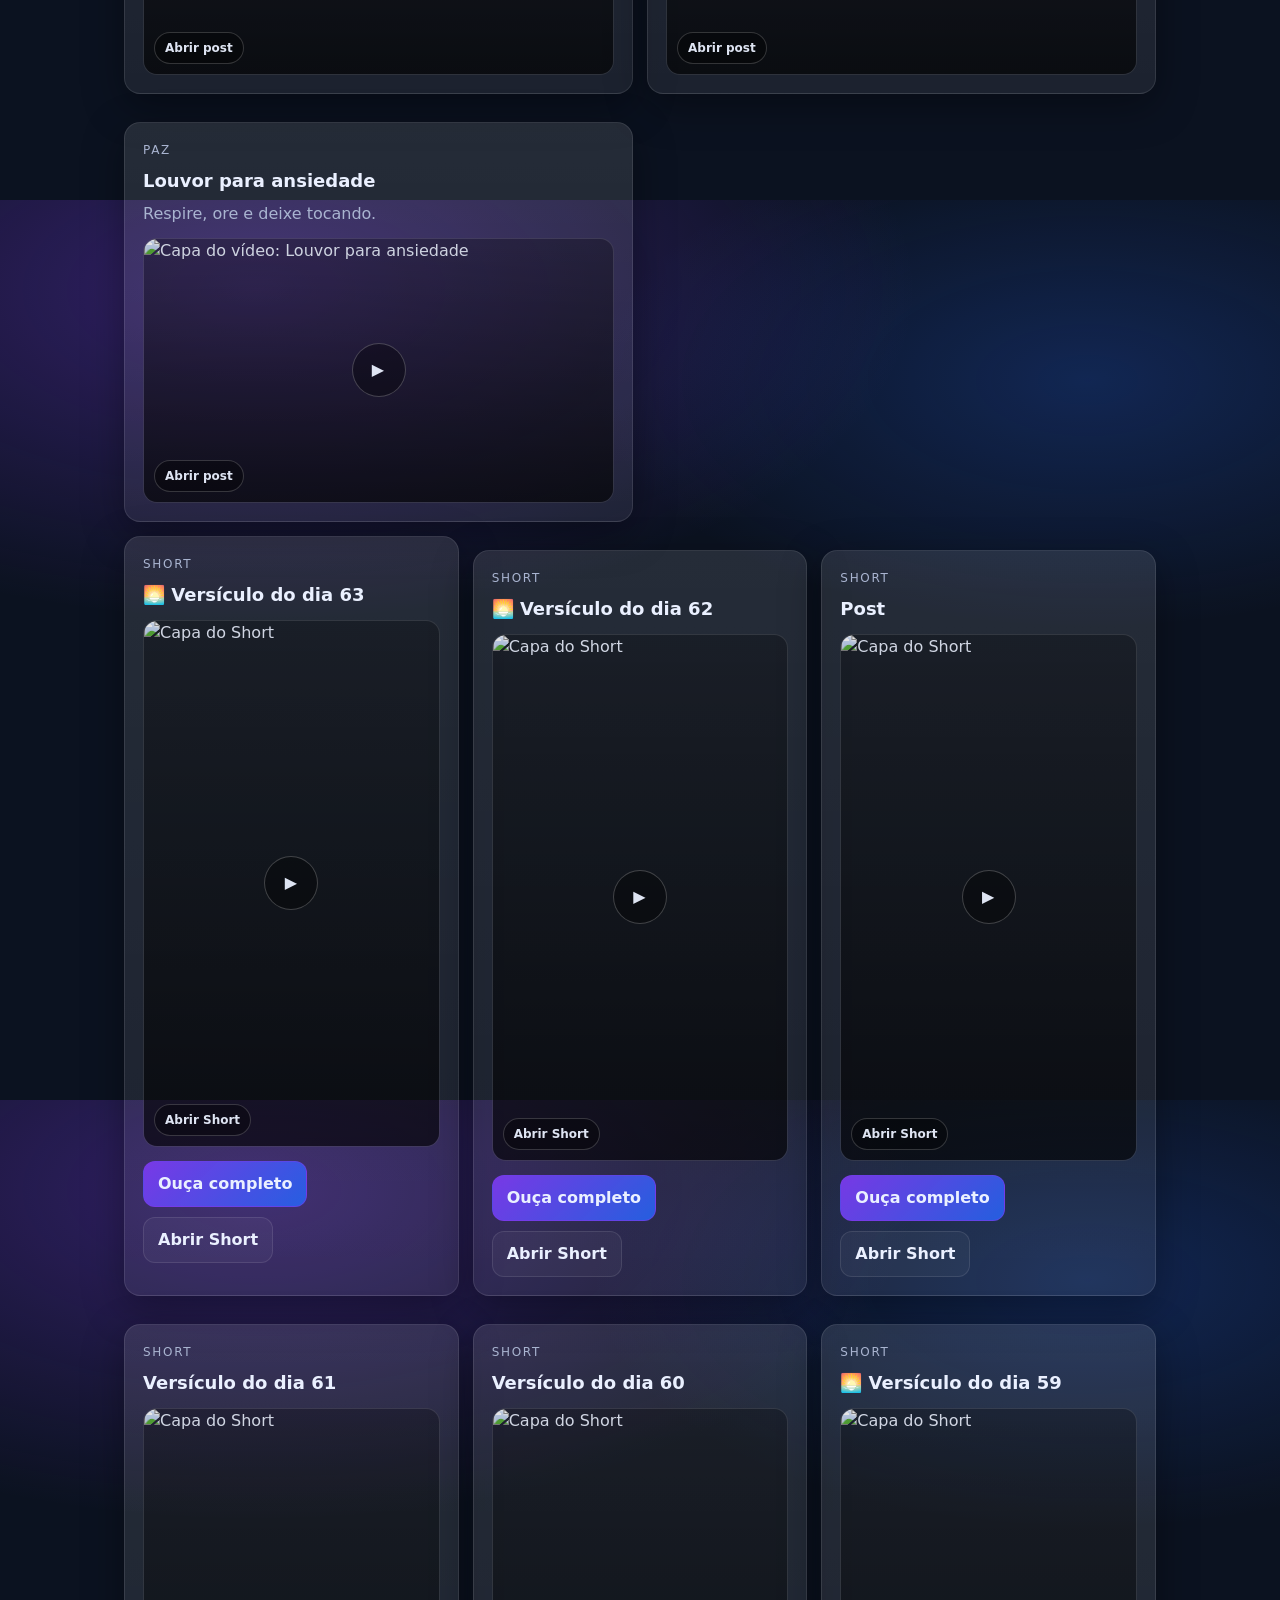
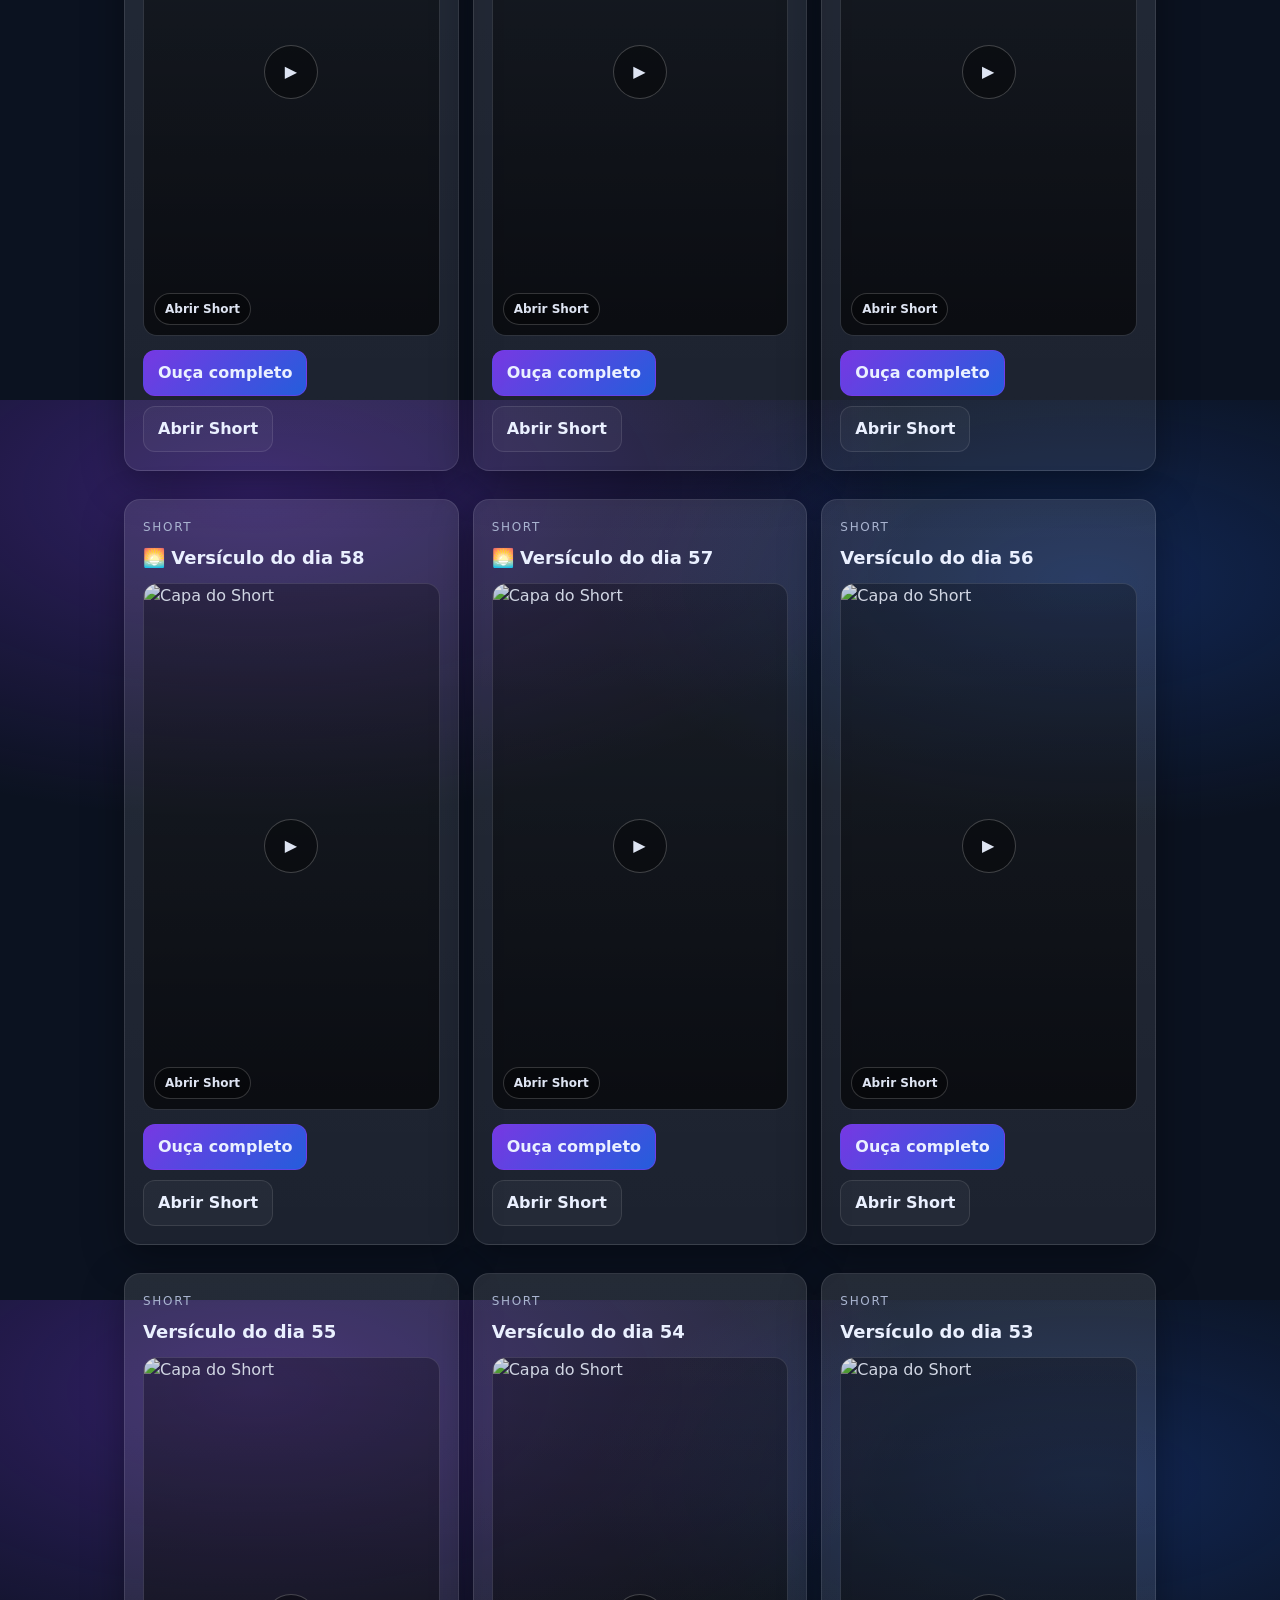
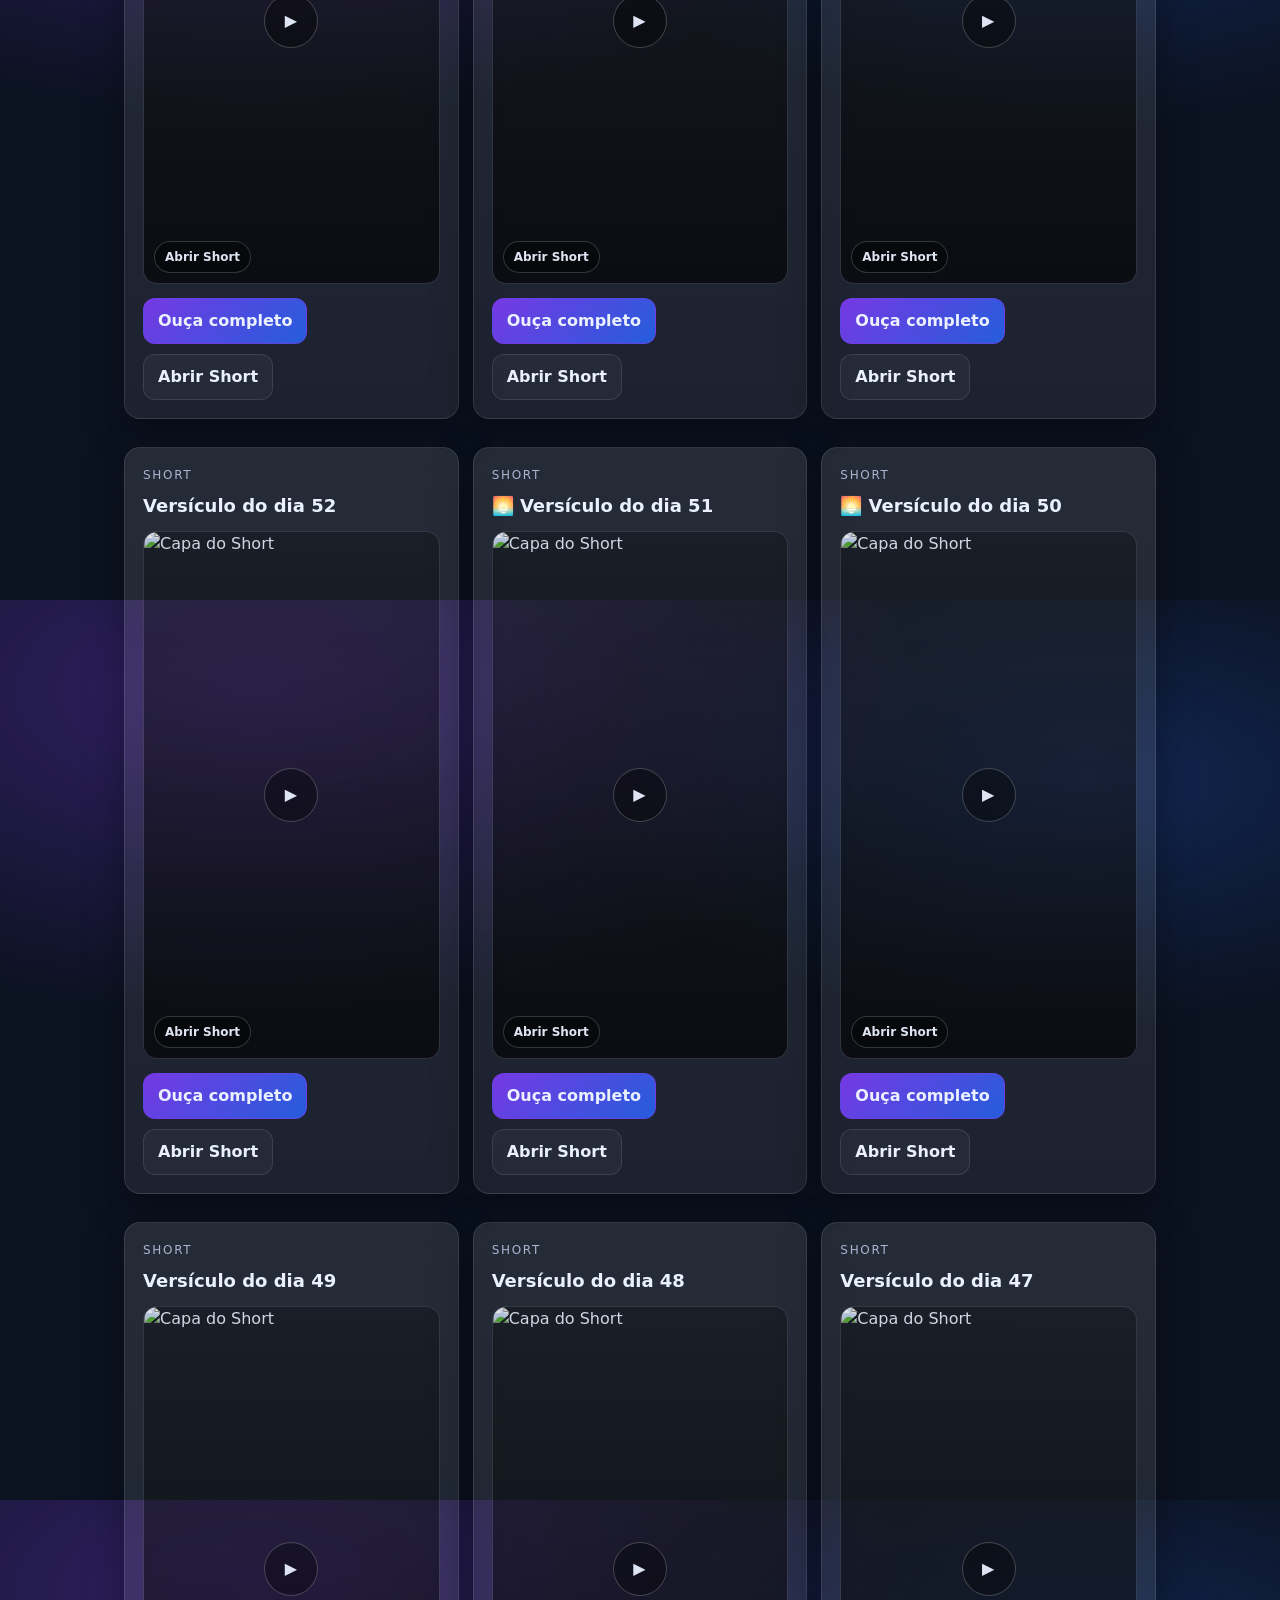
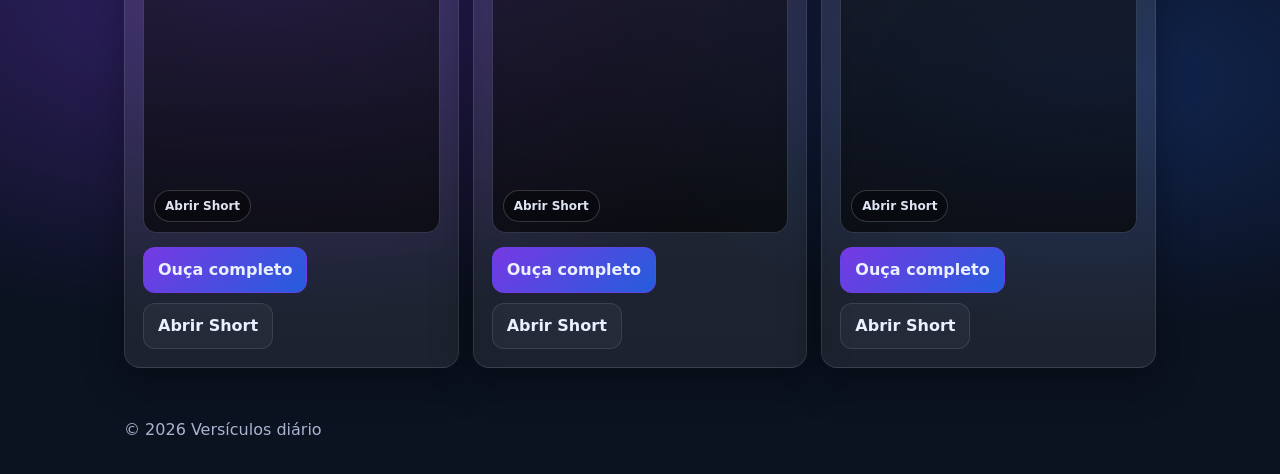
==== commit ba8295f8: "Permitir atualizar CSV via pasta fixa /conteudo (fallback para pasta datada)" ====
--- a/blog/index.html
+++ b/blog/index.html
@@ -7,18 +7,24 @@
   <title>Blog | Versículos diário</title>
   <meta name="description" content="Posts para compartilhar no WhatsApp: versículo + louvor + botão do YouTube." />
 
-  <meta name="site:base" content="https://gospel.vercel.app" />
+  <meta name="site:base" content="https://gospel-mu.vercel.app" />
 
+  <meta property="og:site_name" content="Versículos diário" />
   <meta property="og:title" content="Blog | Versículos diário" />
-  <meta property="og:description" content="Posts para compartilhar no WhatsApp: versículo + louvor + botão do YouTube." />
+  <meta property="og:description" content="Posts para compartilhar: versículo + louvor + botão do YouTube." />
   <meta property="og:type" content="website" />
-  <meta property="og:image" content="https://gospel.vercel.app/channels4_profile.jpg" />
-  <meta property="og:url" content="https://gospel.vercel.app/blog/" />
+  <meta property="og:image" content="https://gospel-mu.vercel.app/channels4_profile.jpg?v=3" />
+  <meta property="og:image:width" content="512" />
+  <meta property="og:image:height" content="512" />
+  <meta property="og:url" content="https://gospel-mu.vercel.app/blog/" />
 
-  <meta name="twitter:card" content="summary_large_image" />
+  <meta name="twitter:card" content="summary" />
+  <meta name="twitter:title" content="Blog | Versículos diário" />
+  <meta name="twitter:description" content="Posts para compartilhar: versículo + louvor + botão do YouTube." />
+  <meta name="twitter:image" content="https://gospel-mu.vercel.app/channels4_profile.jpg?v=3" />
   <meta name="theme-color" content="#0b1220" />
 
-  <link rel="icon" href="/channels4_profile.jpg" />
+  <link rel="icon" href="/favicon.svg" type="image/svg+xml" />
   <link rel="stylesheet" href="/styles.css" />
 </head>
 <body>
@@ -136,147 +142,13 @@
       </a>
     </section>
 
-    <section class="post-grid" id="shorts">
-      <div class="card" data-post-card data-search="shorts versículo do dia biblia">
-        <div class="kicker">Short</div>
-        <h2 class="h2">Short recente #1</h2>
-        <a class="thumb r9x16" href="https://www.youtube.com/shorts/Zf5QFckCEC8" target="_blank" rel="noreferrer">
-          <img loading="lazy" src="https://i.ytimg.com/vi/Zf5QFckCEC8/hqdefault.jpg" alt="Capa do Short recente #1" />
-          <div class="play">▶</div>
-          <div class="label">Abrir Short</div>
-        </a>
-        <div class="cta-row">
-          <a class="btn primary" href="/dormir/">Ouça completo</a>
-          <a class="btn" href="https://www.youtube.com/shorts/Zf5QFckCEC8" target="_blank" rel="noreferrer">Abrir Short</a>
-        </div>
-      </div>
-
-      <div class="card" data-post-card data-search="shorts versículo do dia biblia">
-        <div class="kicker">Short</div>
-        <h2 class="h2">Short recente #2</h2>
-        <a class="thumb r9x16" href="https://www.youtube.com/shorts/51kQFtttZDU" target="_blank" rel="noreferrer">
-          <img loading="lazy" src="https://i.ytimg.com/vi/51kQFtttZDU/hqdefault.jpg" alt="Capa do Short recente #2" />
-          <div class="play">▶</div>
-          <div class="label">Abrir Short</div>
-        </a>
-        <div class="cta-row">
-          <a class="btn primary" href="/oracao/">Ouça completo</a>
-          <a class="btn" href="https://www.youtube.com/shorts/51kQFtttZDU" target="_blank" rel="noreferrer">Abrir Short</a>
-        </div>
-      </div>
-
-      <div class="card" data-post-card data-search="shorts versículo do dia biblia">
-        <div class="kicker">Short</div>
-        <h2 class="h2">Short recente #3</h2>
-        <a class="thumb r9x16" href="https://www.youtube.com/shorts/0N_XeHu2PiI" target="_blank" rel="noreferrer">
-          <img loading="lazy" src="https://i.ytimg.com/vi/0N_XeHu2PiI/hqdefault.jpg" alt="Capa do Short recente #3" />
-          <div class="play">▶</div>
-          <div class="label">Abrir Short</div>
-        </a>
-        <div class="cta-row">
-          <a class="btn primary" href="/dormir/">Ouça completo</a>
-          <a class="btn" href="https://www.youtube.com/shorts/0N_XeHu2PiI" target="_blank" rel="noreferrer">Abrir Short</a>
-        </div>
-      </div>
-
-      <div class="card" data-post-card data-search="shorts versículo do dia biblia">
-        <div class="kicker">Short</div>
-        <h2 class="h2">Short recente #4</h2>
-        <a class="thumb r9x16" href="https://www.youtube.com/shorts/dBr6MDPixqE" target="_blank" rel="noreferrer">
-          <img loading="lazy" src="https://i.ytimg.com/vi/dBr6MDPixqE/hqdefault.jpg" alt="Capa do Short recente #4" />
-          <div class="play">▶</div>
-          <div class="label">Abrir Short</div>
-        </a>
-        <div class="cta-row">
-          <a class="btn primary" href="/oracao/">Ouça completo</a>
-          <a class="btn" href="https://www.youtube.com/shorts/dBr6MDPixqE" target="_blank" rel="noreferrer">Abrir Short</a>
-        </div>
-      </div>
-
-      <div class="card" data-post-card data-search="shorts versículo do dia biblia">
-        <div class="kicker">Short</div>
-        <h2 class="h2">Short recente #5</h2>
-        <a class="thumb r9x16" href="https://www.youtube.com/shorts/FvwOPRHL31g" target="_blank" rel="noreferrer">
-          <img loading="lazy" src="https://i.ytimg.com/vi/FvwOPRHL31g/hqdefault.jpg" alt="Capa do Short recente #5" />
-          <div class="play">▶</div>
-          <div class="label">Abrir Short</div>
-        </a>
-        <div class="cta-row">
-          <a class="btn primary" href="/dormir/">Ouça completo</a>
-          <a class="btn" href="https://www.youtube.com/shorts/FvwOPRHL31g" target="_blank" rel="noreferrer">Abrir Short</a>
-        </div>
-      </div>
-
-      <div class="card" data-post-card data-search="shorts versículo do dia biblia">
-        <div class="kicker">Short</div>
-        <h2 class="h2">Short recente #6</h2>
-        <a class="thumb r9x16" href="https://www.youtube.com/shorts/w7z6NYaj_f8" target="_blank" rel="noreferrer">
-          <img loading="lazy" src="https://i.ytimg.com/vi/w7z6NYaj_f8/hqdefault.jpg" alt="Capa do Short recente #6" />
-          <div class="play">▶</div>
-          <div class="label">Abrir Short</div>
-        </a>
-        <div class="cta-row">
-          <a class="btn primary" href="/oracao/">Ouça completo</a>
-          <a class="btn" href="https://www.youtube.com/shorts/w7z6NYaj_f8" target="_blank" rel="noreferrer">Abrir Short</a>
-        </div>
-      </div>
-
-      <div class="card" data-post-card data-search="shorts versículo do dia biblia">
-        <div class="kicker">Short</div>
-        <h2 class="h2">Short recente #7</h2>
-        <a class="thumb r9x16" href="https://www.youtube.com/shorts/2Y4q98L3x-4" target="_blank" rel="noreferrer">
-          <img loading="lazy" src="https://i.ytimg.com/vi/2Y4q98L3x-4/hqdefault.jpg" alt="Capa do Short recente #7" />
-          <div class="play">▶</div>
-          <div class="label">Abrir Short</div>
-        </a>
-        <div class="cta-row">
-          <a class="btn primary" href="/dormir/">Ouça completo</a>
-          <a class="btn" href="https://www.youtube.com/shorts/2Y4q98L3x-4" target="_blank" rel="noreferrer">Abrir Short</a>
-        </div>
-      </div>
-
-      <div class="card" data-post-card data-search="shorts versículo do dia biblia">
-        <div class="kicker">Short</div>
-        <h2 class="h2">Short recente #8</h2>
-        <a class="thumb r9x16" href="https://www.youtube.com/shorts/LBu3Hxu-YKg" target="_blank" rel="noreferrer">
-          <img loading="lazy" src="https://i.ytimg.com/vi/LBu3Hxu-YKg/hqdefault.jpg" alt="Capa do Short recente #8" />
-          <div class="play">▶</div>
-          <div class="label">Abrir Short</div>
-        </a>
-        <div class="cta-row">
-          <a class="btn primary" href="/oracao/">Ouça completo</a>
-          <a class="btn" href="https://www.youtube.com/shorts/LBu3Hxu-YKg" target="_blank" rel="noreferrer">Abrir Short</a>
-        </div>
-      </div>
-
-      <div class="card" data-post-card data-search="shorts versículo do dia biblia">
-        <div class="kicker">Short</div>
-        <h2 class="h2">Short recente #9</h2>
-        <a class="thumb r9x16" href="https://www.youtube.com/shorts/lM95uAi9Jtw" target="_blank" rel="noreferrer">
-          <img loading="lazy" src="https://i.ytimg.com/vi/lM95uAi9Jtw/hqdefault.jpg" alt="Capa do Short recente #9" />
-          <div class="play">▶</div>
-          <div class="label">Abrir Short</div>
-        </a>
-        <div class="cta-row">
-          <a class="btn primary" href="/dormir/">Ouça completo</a>
-          <a class="btn" href="https://www.youtube.com/shorts/lM95uAi9Jtw" target="_blank" rel="noreferrer">Abrir Short</a>
-        </div>
-      </div>
-
-      <div class="card" data-post-card data-search="shorts versículo do dia biblia">
-        <div class="kicker">Short</div>
-        <h2 class="h2">Short recente #10</h2>
-        <a class="thumb r9x16" href="https://www.youtube.com/shorts/fl3sD9hO0Rc" target="_blank" rel="noreferrer">
-          <img loading="lazy" src="https://i.ytimg.com/vi/fl3sD9hO0Rc/hqdefault.jpg" alt="Capa do Short recente #10" />
-          <div class="play">▶</div>
-          <div class="label">Abrir Short</div>
-        </a>
-        <div class="cta-row">
-          <a class="btn primary" href="/oracao/">Ouça completo</a>
-          <a class="btn" href="https://www.youtube.com/shorts/fl3sD9hO0Rc" target="_blank" rel="noreferrer">Abrir Short</a>
-        </div>
-      </div>
-    </section>
+    <section
+      class="post-grid"
+      id="shorts"
+      data-feed="shorts"
+      data-csv="/conteudo/Dados da tabela.csv;/Conteúdo 2026-03-06_2026-04-03 Versículo diário/Dados da tabela.csv"
+      data-limit="18"
+    ></section>
   </main>
 
   <footer class="container footer">
